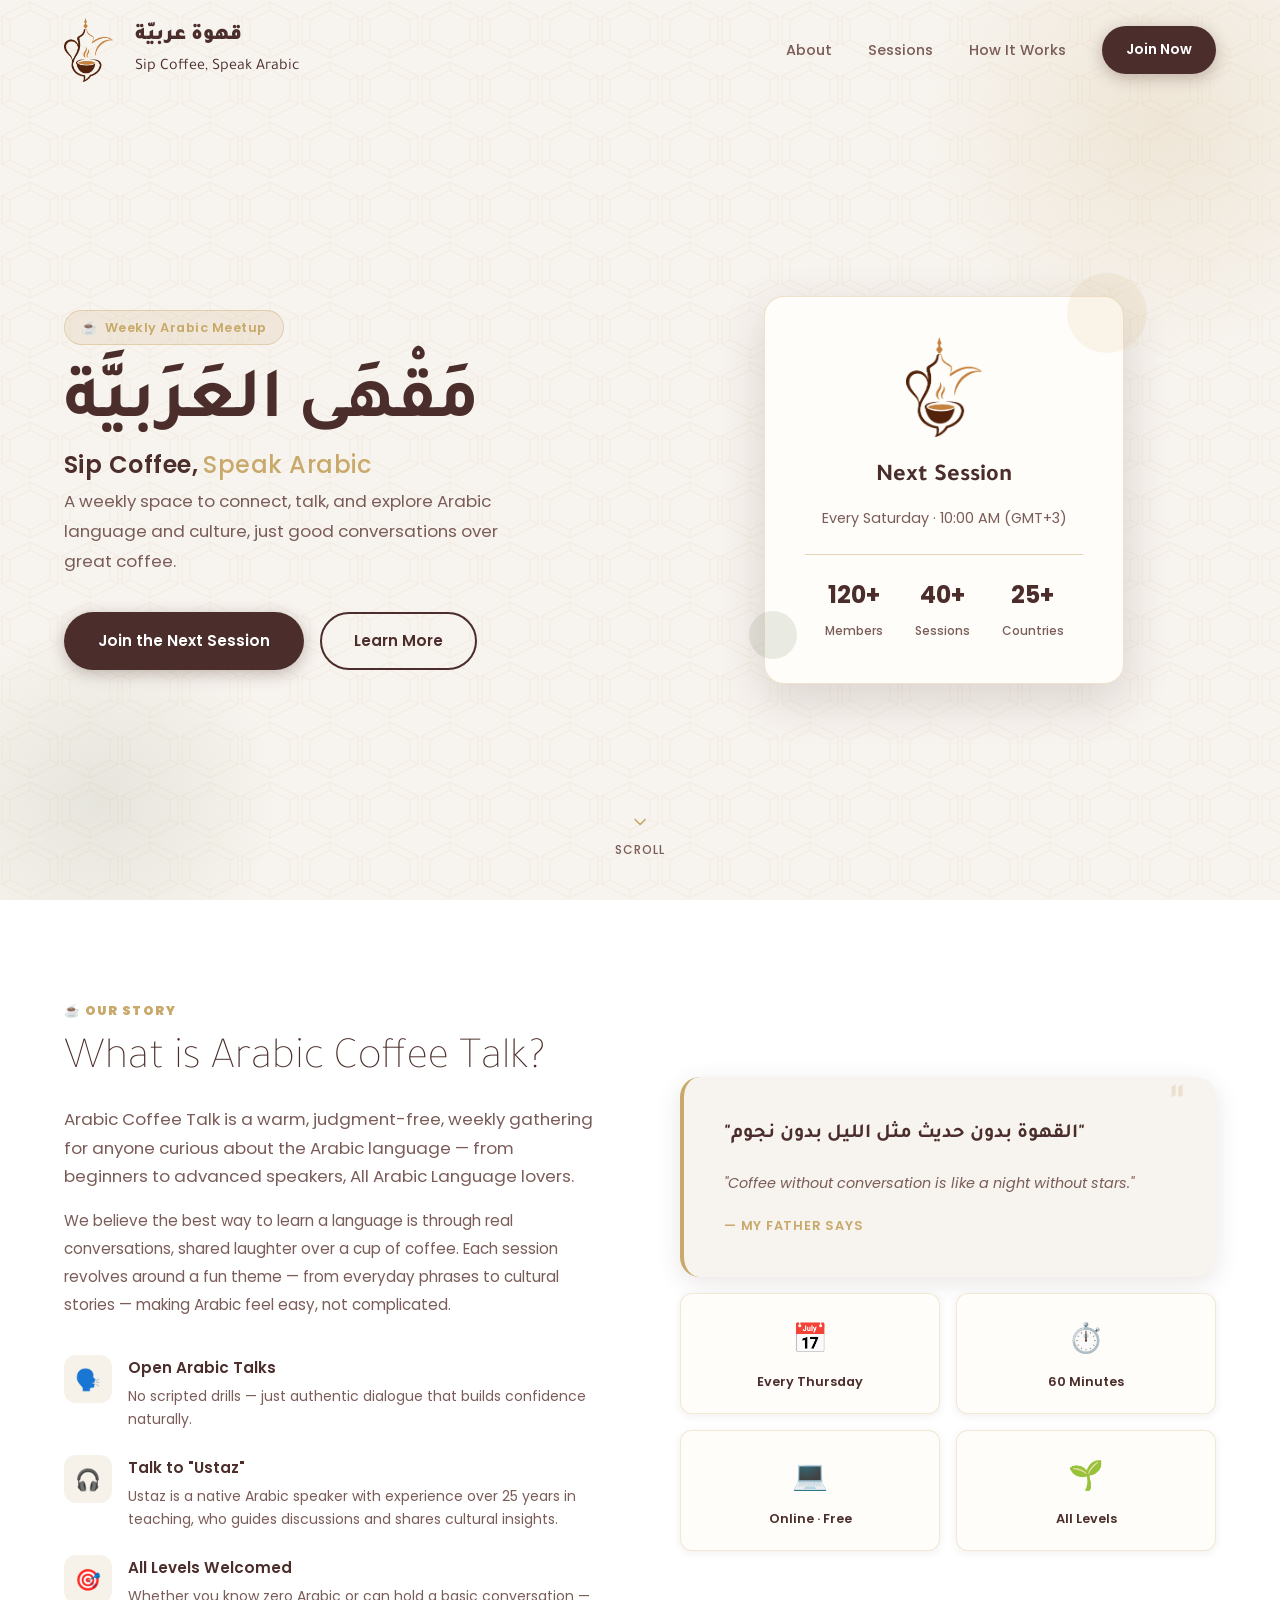
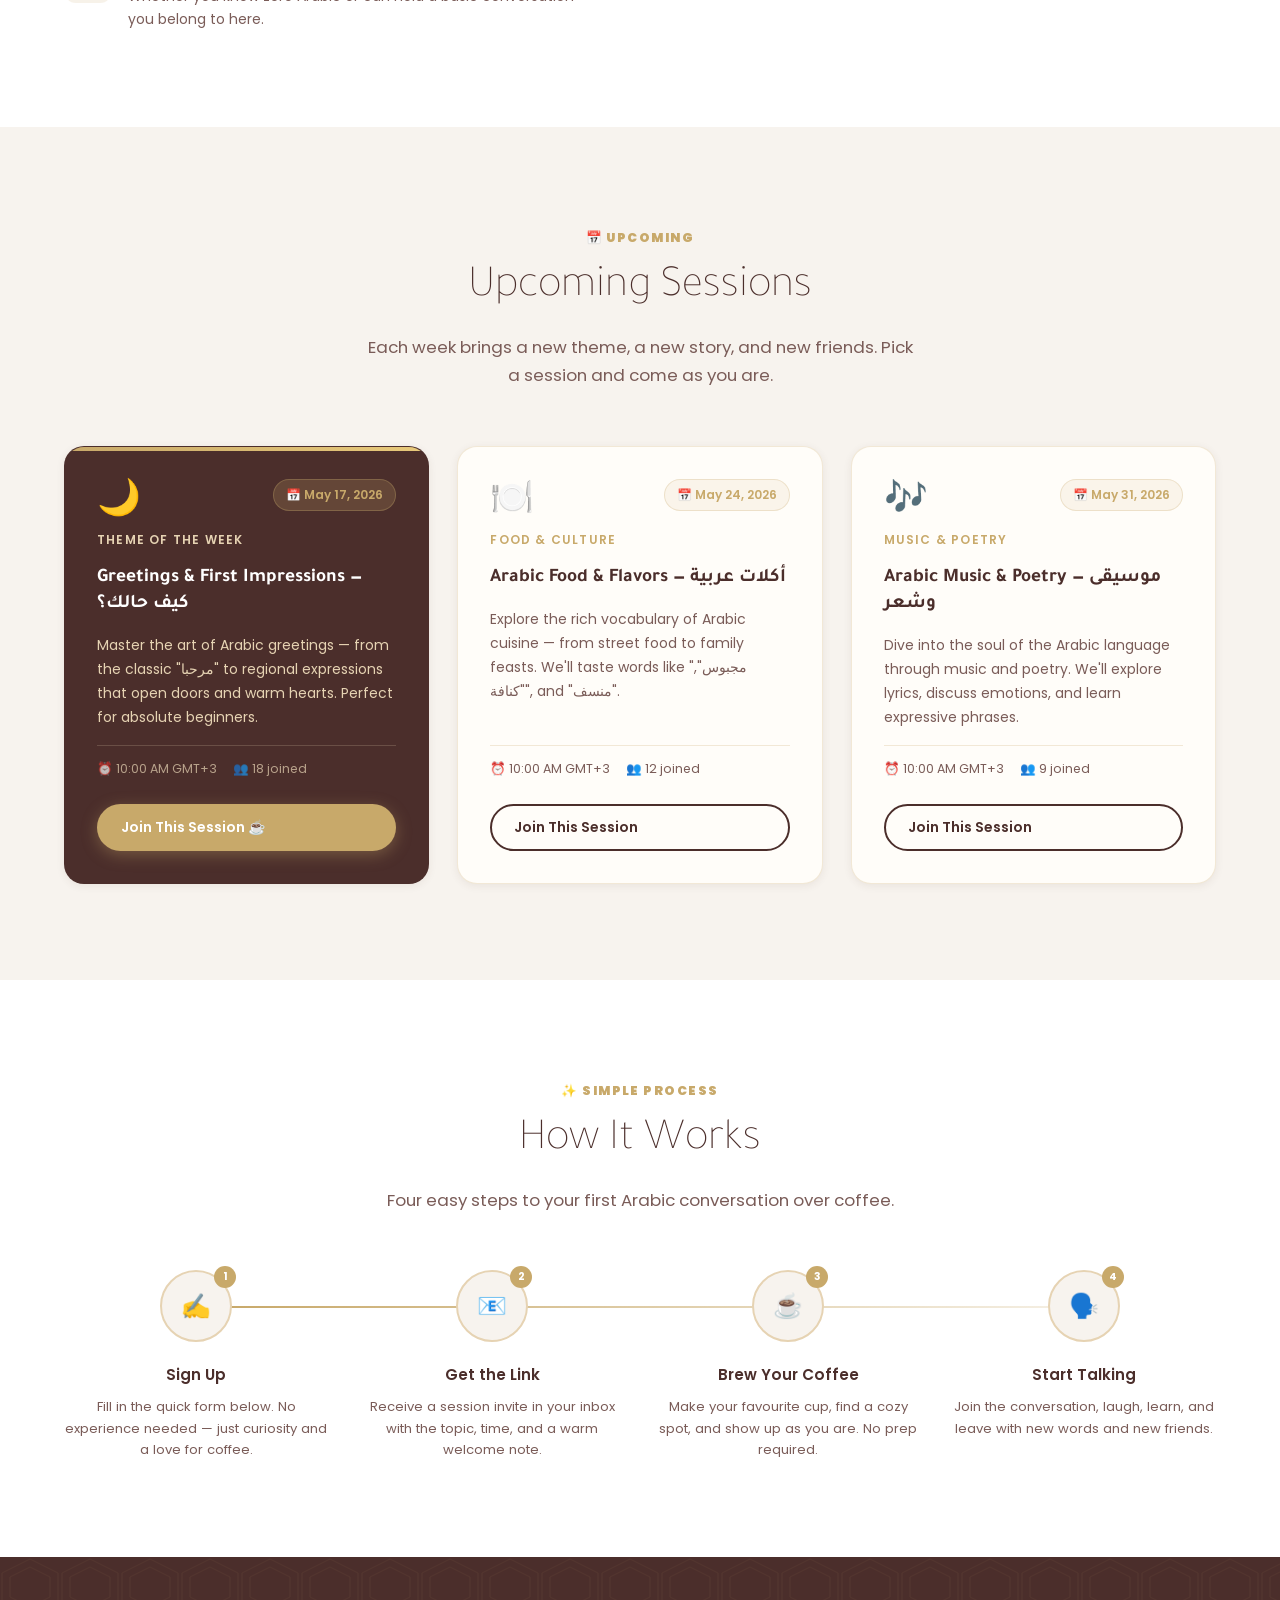
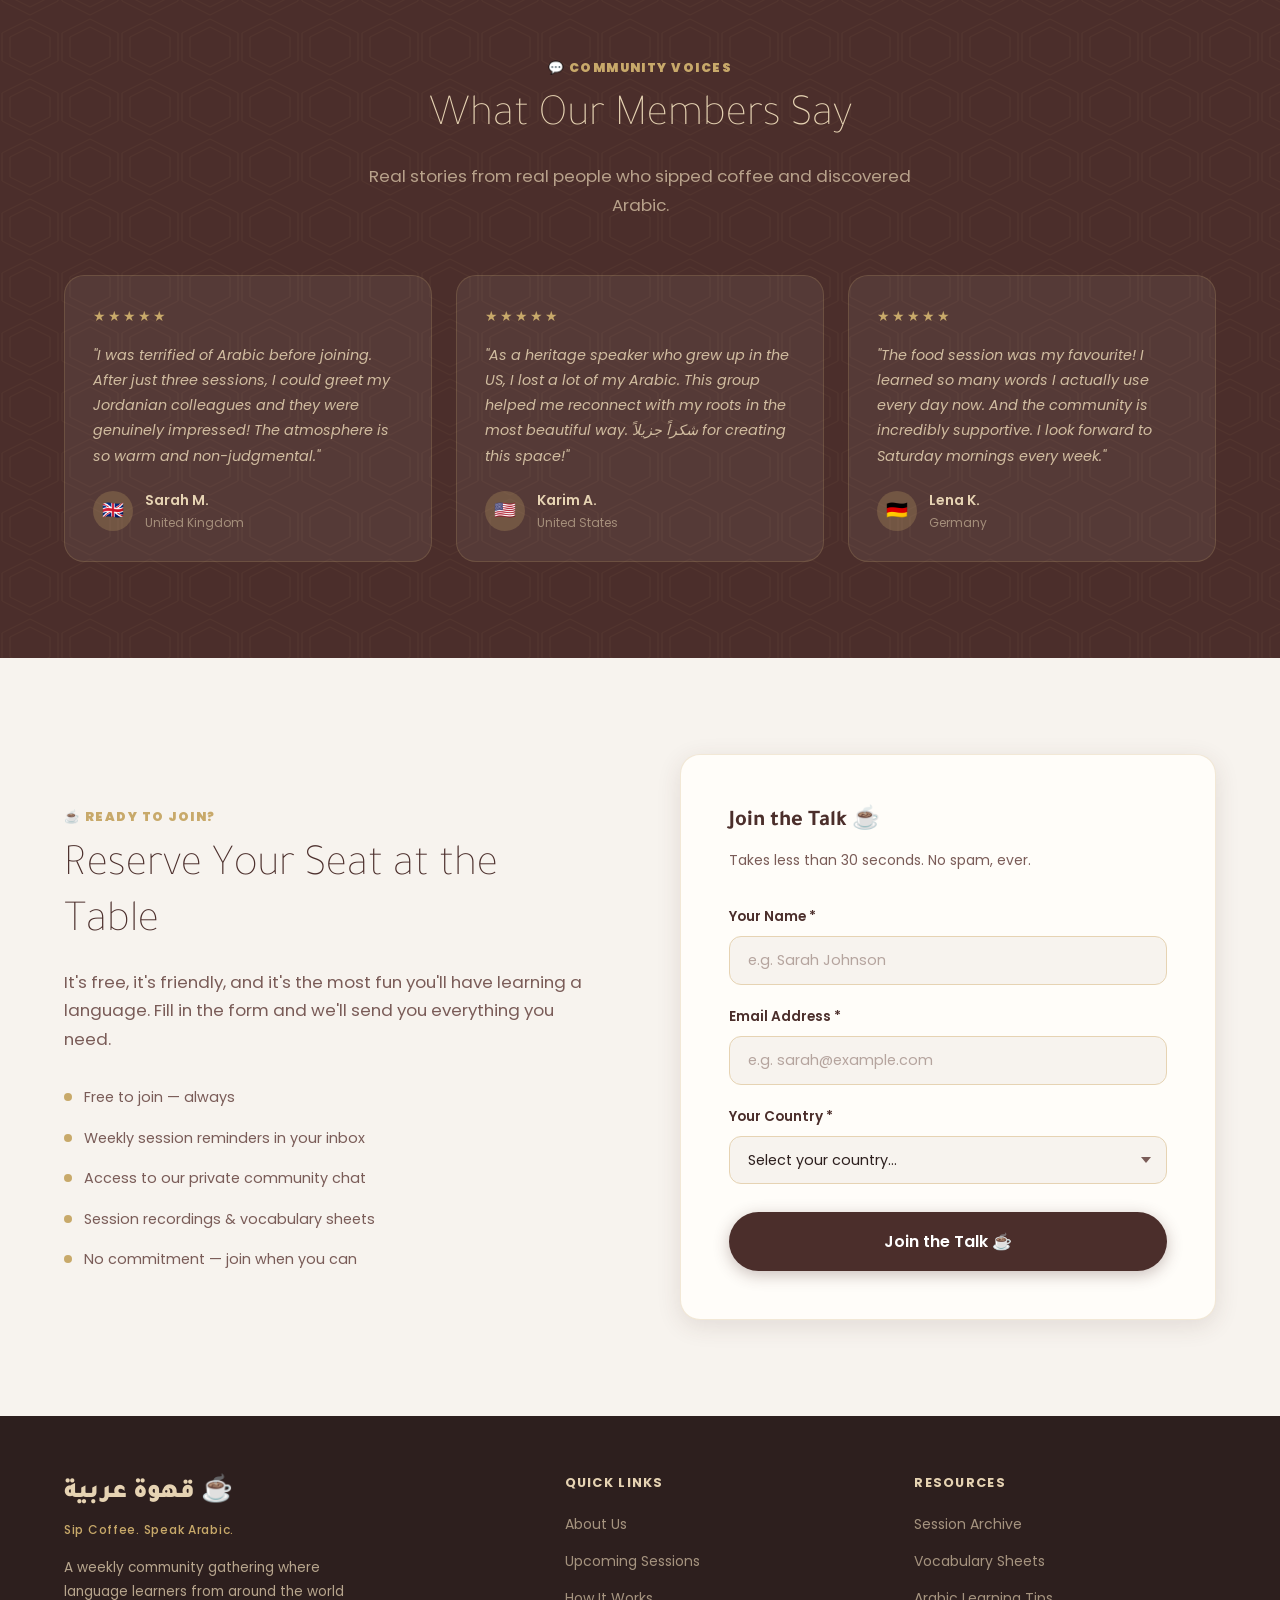
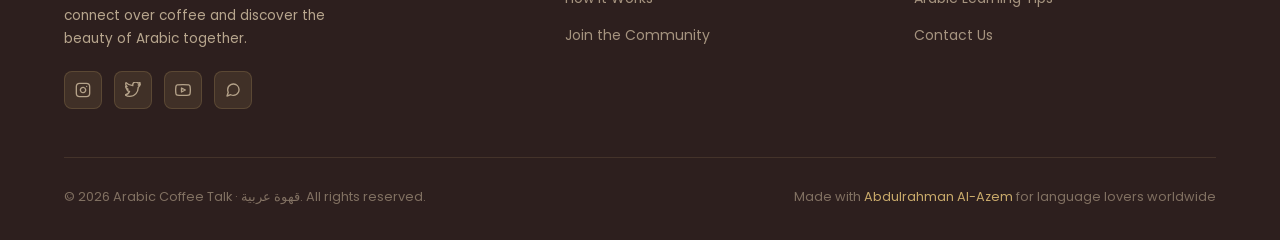
==== index.html @ 25a254ca "update" ====
<!DOCTYPE html>
<html lang="en" dir="ltr">
<head>
  <meta charset="UTF-8" />
  <meta name="viewport" content="width=device-width, initial-scale=1.0" />
  <title>Arabic Coffee Talk | قهوة عربية</title>

  <!-- Google Fonts -->
  <link rel="preconnect" href="https://fonts.googleapis.com" />
  <link rel="preconnect" href="https://fonts.gstatic.com" crossorigin />
  <link
    href="https://fonts.googleapis.com/css2?family=Cairo:wght@400;600;700;900&family=Poppins:wght@300;400;500;600;700&display=swap"
    rel="stylesheet"
  />
  <link rel="stylesheet" href="style.css">


</head>

<body>

  <!-- ============================================================
       NAVIGATION
  ============================================================ -->
  <header>
    <nav class="navbar" id="navbar">
      <div class="container">
        <a href="#hero" class="nav-logo" aria-label="Arabic Coffee Talk home">
          <img src="Logo/PNG/Colored/icon.png" alt="" srcset="">
          <div class="text">
            <h1>قهوة عربيّة</h1>
            <h3>Sip Coffee, Speak Arabic</h3>
          </div>
          
        </a>

        <ul class="nav-links" role="navigation" aria-label="Main navigation">
          <li><a href="#about">About</a></li>
          <li><a href="#sessions">Sessions</a></li>
          <li><a href="#how">How It Works</a></li>
          <li><a href="#join"><span class="btn btn-primary btn-sm">Join Now</span></a></li>
        </ul>

        <button class="nav-toggle" id="navToggle" aria-label="Toggle menu" aria-expanded="false">
          <span></span>
          <span></span>
          <span></span>
        </button>
      </div>

      <!-- Mobile menu -->
      <div class="nav-mobile" id="navMobile" role="navigation" aria-label="Mobile navigation">
        <a href="#about"    onclick="closeMobileMenu()">About</a>
        <a href="#sessions" onclick="closeMobileMenu()">Sessions</a>
        <a href="#how"      onclick="closeMobileMenu()">How It Works</a>
        <a href="#join"     onclick="closeMobileMenu()">Join Now ☕</a>
      </div>
    </nav>
  </header>

  <main>

    <!-- ============================================================
         HERO SECTION
    ============================================================ -->
    <section class="hero pattern-bg" id="hero" aria-label="Hero">
      <div class="container">

        <!-- Left: Content -->
        <div class="hero-content">
          <div class="hero-badge reveal">
            ☕ &nbsp;Weekly Arabic Meetup
          </div>

          <h1>
            <span class="hero-title-arabic reveal">مَقْهَى العَرَبيَّة</span>
            <br>
            <span class="hero-title-english reveal">Sip Coffee,</span>
            <span class="hero-title-english reveal2"> Speak Arabic</span>
          </h1>

          <p class="hero-description reveal">
            A weekly space to connect, talk, and explore Arabic language and culture, just good conversations over great coffee.
          </p>

          <div class="hero-actions reveal">
            <a href="#join" class="btn btn-primary">
              Join the Next Session 
            </a>
            <a href="#about" class="btn btn-outline">
              Learn More
            </a>
          </div>
        </div>

        <!-- Right: Visual card -->
        <div class="hero-visual reveal-right">
          <div class="hero-card">
            <div class="hero-deco hero-deco-1"></div>
            <div class="hero-deco hero-deco-2"></div>
            <div class="cc"><img class="hero-coffee-icon" src="Logo/PNG/Colored/icon.png" alt="" srcset="" style="height: 100px;justify-content: center;"></div>
            

            <p class="hero-card-title">Next Session</p>
            <p class="hero-card-text">Every Saturday · 10:00 AM (GMT+3)</p>

            <div class="hero-stats">
              <div class="hero-stat">
                <span class="hero-stat-number">120+</span>
                <span class="hero-stat-label">Members</span>
              </div>
              <div class="hero-stat">
                <span class="hero-stat-number">40+</span>
                <span class="hero-stat-label">Sessions</span>
              </div>
              <div class="hero-stat">
                <span class="hero-stat-number">25+</span>
                <span class="hero-stat-label">Countries</span>
              </div>
            </div>
          </div>
        </div>

      </div>

      <!-- Scroll indicator -->
      <div class="scroll-indicator" aria-hidden="true">
        <svg viewBox="0 0 24 24" fill="none" stroke-width="2" stroke-linecap="round" stroke-linejoin="round">
          <polyline points="6 9 12 15 18 9"></polyline>
        </svg>
        Scroll
      </div>
    </section>

    <!-- ============================================================
         ABOUT SECTION
    ============================================================ -->
    <section class="about section" id="about" aria-label="About">
      <div class="container">

        <!-- Left: Text -->
        <div class="about-text">
          <p class="section-label reveal-left">☕ Our Story</p>
          <h2 class="section-title reveal-left">What is Arabic Coffee Talk?</h2>
          <p class="section-subtitle reveal-left">
            Arabic Coffee Talk is a warm, judgment-free, weekly gathering for anyone curious
            about the Arabic language — from beginners to advanced speakers, All Arabic Language lovers.
          </p>

          <p class="reveal-left mt-16" style="font-size:0.95rem; color:var(--color-text-light); line-height:1.85;">
            We believe the best way to learn a language is through real conversations, shared
            laughter over a cup of coffee. Each session revolves around a fun theme — from
            everyday phrases to cultural stories — making Arabic feel easy, not complicated.
          </p>

          <div class="about-features">
            <div class="about-feature reveal-left">
              <div class="about-feature-icon">🗣️</div>
              <div class="about-feature-text">
                <h4>Open Arabic Talks</h4>
                <p>No scripted drills — just authentic dialogue that builds confidence naturally.</p>
              </div>
            </div>

            <div class="about-feature reveal-left">
              <div class="about-feature-icon">🎧</div>
              <div class="about-feature-text">
                <h4>Talk to "Ustaz"</h4>
                <p>Ustaz is a native Arabic speaker with experience over 25 years in teaching, who guides discussions and shares cultural insights.</p>
              </div>
            </div>

            <div class="about-feature reveal-left">
              <div class="about-feature-icon">🎯</div>
              <div class="about-feature-text">
                <h4>All Levels Welcomed</h4>
                <p>Whether you know zero Arabic or can hold a basic conversation — you belong to here.</p>
              </div>
            </div>
          </div>
        </div>

        <!-- Right: Visual -->
        <div class="about-visual reveal-right">
          <div class="about-quote-card">
            <span class="about-quote-mark" aria-hidden="true">"</span>
            <p class="about-quote-text">
              "القهوة بدون حديث مثل الليل بدون نجوم"
            </p>
            <p class="about-quote-translation">
              "Coffee without conversation is like a night without stars."
            </p>
            <p class="about-quote-author">— My Father says </p>
          </div>

          <div class="about-mini-cards mt-16">
            <div class="about-mini-card reveal">
              <div class="about-mini-card-icon">📅</div>
              <div class="about-mini-card-label">Every Thursday</div>
            </div>
            <div class="about-mini-card reveal">
              <div class="about-mini-card-icon">⏱️</div>
              <div class="about-mini-card-label">60 Minutes</div>
            </div>
            <div class="about-mini-card reveal">
              <div class="about-mini-card-icon">💻</div>
              <div class="about-mini-card-label">Online · Free</div>
            </div>
            <div class="about-mini-card reveal">
              <div class="about-mini-card-icon">🌱</div>
              <div class="about-mini-card-label">All Levels</div>
            </div>
          </div>
        </div>

      </div>
    </section>

    <!-- ============================================================
         UPCOMING SESSIONS
    ============================================================ -->
    <section class="sessions section" id="sessions" aria-label="Upcoming sessions">
      <div class="container">

        <div class="section-header centered">
          <p class="section-label reveal">📅 Upcoming</p>
          <h2 class="section-title reveal">Upcoming Sessions</h2>
          <p class="section-subtitle reveal">
            Each week brings a new theme, a new story, and new friends.
            Pick a session and come as you are.
          </p>
        </div>

        <div class="sessions-grid">

          <!-- Session Card 1 — Featured -->
          <article class="session-card featured reveal">
            <div class="session-header">
              <span class="session-emoji">🌙</span>
              <span class="session-date">📅 May 17, 2026</span>
            </div>
            <p class="session-topic">Theme of the Week</p>
            <h3 class="session-title">Greetings & First Impressions — كيف حالك؟</h3>
            <p class="session-desc">
              Master the art of Arabic greetings — from the classic "مرحبا" to regional
              expressions that open doors and warm hearts. Perfect for absolute beginners.
            </p>
            <div class="session-meta">
              <span>⏰ 10:00 AM GMT+3</span>
              <span>👥 18 joined</span>
            </div>
            <a href="#join" class="btn btn-gold btn-sm mt-8">Join This Session ☕</a>
          </article>

          <!-- Session Card 2 -->
          <article class="session-card reveal">
            <div class="session-header">
              <span class="session-emoji">🍽️</span>
              <span class="session-date">📅 May 24, 2026</span>
            </div>
            <p class="session-topic">Food & Culture</p>
            <h3 class="session-title">Arabic Food & Flavors — أكلات عربية</h3>
            <p class="session-desc">
              Explore the rich vocabulary of Arabic cuisine — from street food to
              family feasts. We'll taste words like "مجبوس", "كنافة", and "منسف".
            </p>
            <div class="session-meta">
              <span>⏰ 10:00 AM GMT+3</span>
              <span>👥 12 joined</span>
            </div>
            <a href="#join" class="btn btn-outline btn-sm mt-8">Join This Session</a>
          </article>

          <!-- Session Card 3 -->
          <article class="session-card reveal">
            <div class="session-header">
              <span class="session-emoji">🎶</span>
              <span class="session-date">📅 May 31, 2026</span>
            </div>
            <p class="session-topic">Music & Poetry</p>
            <h3 class="session-title">Arabic Music & Poetry — موسيقى وشعر</h3>
            <p class="session-desc">
              Dive into the soul of the Arabic language through music and poetry.
              We'll explore lyrics, discuss emotions, and learn expressive phrases.
            </p>
            <div class="session-meta">
              <span>⏰ 10:00 AM GMT+3</span>
              <span>👥 9 joined</span>
            </div>
            <a href="#join" class="btn btn-outline btn-sm mt-8">Join This Session</a>
          </article>

        </div>
      </div>
    </section>

    <!-- ============================================================
         HOW IT WORKS
    ============================================================ -->
    <section class="how-it-works section" id="how" aria-label="How it works">
      <div class="container">

        <div class="section-header centered">
          <p class="section-label reveal">✨ Simple Process</p>
          <h2 class="section-title reveal">How It Works</h2>
          <p class="section-subtitle reveal">
            Four easy steps to your first Arabic conversation over coffee.
          </p>
        </div>

        <div class="steps-grid">

          <div class="step reveal">
            <div class="step-number">
              ✍️
              <span class="step-count">1</span>
            </div>
            <h3 class="step-title">Sign Up</h3>
            <p class="step-desc">Fill in the quick form below. No experience needed — just curiosity and a love for coffee.</p>
          </div>

          <div class="step reveal">
            <div class="step-number">
              📧
              <span class="step-count">2</span>
            </div>
            <h3 class="step-title">Get the Link</h3>
            <p class="step-desc">Receive a session invite in your inbox with the topic, time, and a warm welcome note.</p>
          </div>

          <div class="step reveal">
            <div class="step-number">
              ☕
              <span class="step-count">3</span>
            </div>
            <h3 class="step-title">Brew Your Coffee</h3>
            <p class="step-desc">Make your favourite cup, find a cozy spot, and show up as you are. No prep required.</p>
          </div>

          <div class="step reveal">
            <div class="step-number">
              🗣️
              <span class="step-count">4</span>
            </div>
            <h3 class="step-title">Start Talking</h3>
            <p class="step-desc">Join the conversation, laugh, learn, and leave with new words and new friends.</p>
          </div>

        </div>
      </div>
    </section>

    <!-- ============================================================
         COMMUNITY / TESTIMONIALS
    ============================================================ -->
    <section class="community section" id="community" aria-label="Community voices">
      <div class="container">

        <div class="section-header centered">
          <p class="section-label reveal" style="color:var(--color-accent);">💬 Community Voices</p>
          <h2 class="section-title reveal">What Our Members Say</h2>
          <p class="section-subtitle reveal" style="margin-inline:auto;">
            Real stories from real people who sipped coffee and discovered Arabic.
          </p>
        </div>

        <div class="testimonials-grid">

          <div class="testimonial-card reveal">
            <div class="testimonial-stars">★★★★★</div>
            <p class="testimonial-text">
              "I was terrified of Arabic before joining. After just three sessions,
              I could greet my Jordanian colleagues and they were genuinely impressed!
              The atmosphere is so warm and non-judgmental."
            </p>
            <div class="testimonial-author">
              <div class="testimonial-avatar">🇬🇧</div>
              <div>
                <p class="testimonial-name">Sarah M.</p>
                <p class="testimonial-country">United Kingdom</p>
              </div>
            </div>
          </div>

          <div class="testimonial-card reveal">
            <div class="testimonial-stars">★★★★★</div>
            <p class="testimonial-text">
              "As a heritage speaker who grew up in the US, I lost a lot of my Arabic.
              This group helped me reconnect with my roots in the most beautiful way.
              شكراً جزيلاً for creating this space!"
            </p>
            <div class="testimonial-author">
              <div class="testimonial-avatar">🇺🇸</div>
              <div>
                <p class="testimonial-name">Karim A.</p>
                <p class="testimonial-country">United States</p>
              </div>
            </div>
          </div>

          <div class="testimonial-card reveal">
            <div class="testimonial-stars">★★★★★</div>
            <p class="testimonial-text">
              "The food session was my favourite! I learned so many words I actually
              use every day now. And the community is incredibly supportive.
              I look forward to Saturday mornings every week."
            </p>
            <div class="testimonial-author">
              <div class="testimonial-avatar">🇩🇪</div>
              <div>
                <p class="testimonial-name">Lena K.</p>
                <p class="testimonial-country">Germany</p>
              </div>
            </div>
          </div>

        </div>
      </div>
    </section>

    <!-- ============================================================
         JOIN FORM SECTION
    ============================================================ -->
    <section class="join-section section" id="join" aria-label="Join the community">
      <div class="container">
        <div class="join-wrapper">

          <!-- Left: Info -->
          <div class="join-info">
            <p class="section-label reveal-left">☕ Ready to Join?</p>
            <h2 class="section-title reveal-left">Reserve Your Seat at the Table</h2>
            <p class="section-subtitle reveal-left">
              It's free, it's friendly, and it's the most fun you'll have learning a language.
              Fill in the form and we'll send you everything you need.
            </p>

            <div class="join-perks">
              <div class="join-perk reveal-left">
                <span class="join-perk-dot"></span>
                Free to join — always
              </div>
              <div class="join-perk reveal-left">
                <span class="join-perk-dot"></span>
                Weekly session reminders in your inbox
              </div>
              <div class="join-perk reveal-left">
                <span class="join-perk-dot"></span>
                Access to our private community chat
              </div>
              <div class="join-perk reveal-left">
                <span class="join-perk-dot"></span>
                Session recordings & vocabulary sheets
              </div>
              <div class="join-perk reveal-left">
                <span class="join-perk-dot"></span>
                No commitment — join when you can
              </div>
            </div>
          </div>

          <!-- Right: Form -->
          <div class="form-card reveal-right">

            <!-- Form content -->
            <div id="formContent">
              <h3 class="form-card-title">Join the Talk ☕</h3>
              <p class="form-card-subtitle">Takes less than 30 seconds. No spam, ever.</p>

              <form id="joinForm" novalidate>

                <!-- Name -->
                <div class="form-group">
                  <label class="form-label" for="name">Your Name *</label>
                  <input
                    class="form-input"
                    type="text"
                    id="name"
                    name="name"
                    placeholder="e.g. Sarah Johnson"
                    autocomplete="name"
                  />
                  <span class="form-error-msg" id="nameError">Please enter your name.</span>
                </div>

                <!-- Email -->
                <div class="form-group">
                  <label class="form-label" for="email">Email Address *</label>
                  <input
                    class="form-input"
                    type="email"
                    id="email"
                    name="email"
                    placeholder="e.g. sarah@example.com"
                    autocomplete="email"
                  />
                  <span class="form-error-msg" id="emailError">Please enter a valid email address.</span>
                </div>

                <!-- Country -->
                <div class="form-group">
                  <label class="form-label" for="country">Your Country *</label>
                  <div class="select-wrapper">
                    <select class="form-select" id="country" name="country">
                      <option value="" disabled selected>Select your country…</option>
                      <option>Afghanistan</option><option>Albania</option><option>Algeria</option>
                      <option>Argentina</option><option>Australia</option><option>Austria</option>
                      <option>Bahrain</option><option>Bangladesh</option><option>Belgium</option>
                      <option>Brazil</option><option>Canada</option><option>China</option>
                      <option>Colombia</option><option>Croatia</option><option>Czech Republic</option>
                      <option>Denmark</option><option>Egypt</option><option>Ethiopia</option>
                      <option>Finland</option><option>France</option><option>Germany</option>
                      <option>Ghana</option><option>Greece</option><option>Hungary</option>
                      <option>India</option><option>Indonesia</option><option>Iran</option>
                      <option>Iraq</option><option>Ireland</option><option>Israel</option>
                      <option>Italy</option><option>Japan</option><option>Jordan</option>
                      <option>Kenya</option><option>Kuwait</option><option>Lebanon</option>
                      <option>Libya</option><option>Malaysia</option><option>Mexico</option>
                      <option>Morocco</option><option>Netherlands</option><option>New Zealand</option>
                      <option>Nigeria</option><option>Norway</option><option>Oman</option>
                      <option>Pakistan</option><option>Palestine</option><option>Philippines</option>
                      <option>Poland</option><option>Portugal</option><option>Qatar</option>
                      <option>Romania</option><option>Russia</option><option>Saudi Arabia</option>
                      <option>Senegal</option><option>Singapore</option><option>South Africa</option>
                      <option>South Korea</option><option>Spain</option><option>Sudan</option>
                      <option>Sweden</option><option>Switzerland</option><option>Syria</option>
                      <option>Thailand</option><option>Tunisia</option><option>Turkey</option>
                      <option>UAE</option><option>Uganda</option><option>Ukraine</option>
                      <option>United Kingdom</option><option>United States</option>
                      <option>Yemen</option><option>Other</option>
                    </select>
                  </div>
                  <span class="form-error-msg" id="countryError">Please select your country.</span>
                </div>

                <button type="submit" class="btn btn-primary btn-submit">
                  Join the Talk ☕
                </button>

              </form>
            </div>

            <!-- Success message (hidden initially) -->
            <div class="form-success" id="formSuccess" aria-live="polite">
              <span class="form-success-icon">🎉</span>
              <h3 class="form-success-title">أهلاً وسهلاً! Welcome!</h3>
              <p class="form-success-text">
                You're in! Check your inbox for session details.<br/>
                We can't wait to share a virtual coffee with you. ☕
              </p>
            </div>

          </div>
        </div>
      </div>
    </section>

  </main>

  <!-- ============================================================
       FOOTER
  ============================================================ -->
  <footer class="footer" aria-label="Site footer">
    <div class="container">

      <div class="footer-grid">

        <!-- Brand -->
        <div class="footer-brand">
          <span class="footer-logo-arabic">قهوة عربية ☕</span>
          <span class="footer-logo-tagline">Sip Coffee. Speak Arabic.</span>
          <p class="footer-brand-desc">
            A weekly community gathering where language learners from around the world
            connect over coffee and discover the beauty of Arabic together.
          </p>

          <div class="footer-social" aria-label="Social media links">
            <!-- Instagram placeholder -->
            <a href="#" class="footer-social-link" aria-label="Instagram" title="Instagram">
              <svg width="16" height="16" viewBox="0 0 24 24" fill="none" stroke="currentColor" stroke-width="2" stroke-linecap="round" stroke-linejoin="round">
                <rect x="2" y="2" width="20" height="20" rx="5" ry="5"></rect>
                <path d="M16 11.37A4 4 0 1 1 12.63 8 4 4 0 0 1 16 11.37z"></path>
                <line x1="17.5" y1="6.5" x2="17.51" y2="6.5"></line>
              </svg>
            </a>
            <!-- Twitter / X placeholder -->
            <a href="#" class="footer-social-link" aria-label="Twitter" title="Twitter / X">
              <svg width="16" height="16" viewBox="0 0 24 24" fill="none" stroke="currentColor" stroke-width="2" stroke-linecap="round" stroke-linejoin="round">
                <path d="M23 3a10.9 10.9 0 0 1-3.14 1.53A4.48 4.48 0 0 0 22.43.36a9 9 0 0 1-2.88 1.1A4.52 4.52 0 0 0 16.11 0c-2.5 0-4.52 2.02-4.52 4.52 0 .35.04.7.11 1.03C7.69 5.37 4.07 3.58 1.64.9a4.52 4.52 0 0 0-.61 2.27c0 1.57.8 2.95 2.01 3.76a4.5 4.5 0 0 1-2.05-.57v.06c0 2.19 1.56 4.02 3.63 4.43a4.56 4.56 0 0 1-2.04.08c.57 1.79 2.24 3.09 4.21 3.13A9.05 9.05 0 0 1 0 19.54a12.77 12.77 0 0 0 6.92 2.03c8.3 0 12.84-6.88 12.84-12.85 0-.2 0-.39-.01-.58A9.17 9.17 0 0 0 23 3z"></path>
              </svg>
            </a>
            <!-- YouTube placeholder -->
            <a href="#" class="footer-social-link" aria-label="YouTube" title="YouTube">
              <svg width="16" height="16" viewBox="0 0 24 24" fill="none" stroke="currentColor" stroke-width="2" stroke-linecap="round" stroke-linejoin="round">
                <path d="M22.54 6.42a2.78 2.78 0 0 0-1.95-1.96C18.88 4 12 4 12 4s-6.88 0-8.59.46A2.78 2.78 0 0 0 1.46 6.42 29 29 0 0 0 1 12a29 29 0 0 0 .46 5.58 2.78 2.78 0 0 0 1.95 1.96C5.12 20 12 20 12 20s6.88 0 8.59-.46a2.78 2.78 0 0 0 1.95-1.96A29 29 0 0 0 23 12a29 29 0 0 0-.46-5.58z"></path>
                <polygon points="9.75 15.02 15.5 12 9.75 8.98 9.75 15.02"></polygon>
              </svg>
            </a>
            <!-- WhatsApp placeholder -->
            <a href="#" class="footer-social-link" aria-label="WhatsApp" title="WhatsApp Community">
              <svg width="16" height="16" viewBox="0 0 24 24" fill="none" stroke="currentColor" stroke-width="2" stroke-linecap="round" stroke-linejoin="round">
                <path d="M21 11.5a8.38 8.38 0 0 1-.9 3.8 8.5 8.5 0 0 1-7.6 4.7 8.38 8.38 0 0 1-3.8-.9L3 21l1.9-5.7a8.38 8.38 0 0 1-.9-3.8 8.5 8.5 0 0 1 4.7-7.6 8.38 8.38 0 0 1 3.8-.9h.5a8.48 8.48 0 0 1 8 8v.5z"></path>
              </svg>
            </a>
          </div>
        </div>

        <!-- Quick links -->
        <div>
          <p class="footer-col-title">Quick Links</p>
          <ul class="footer-links">
            <li><a href="#about">About Us</a></li>
            <li><a href="#sessions">Upcoming Sessions</a></li>
            <li><a href="#how">How It Works</a></li>
            <li><a href="#join">Join the Community</a></li>
          </ul>
        </div>

        <!-- Resources -->
        <div>
          <p class="footer-col-title">Resources</p>
          <ul class="footer-links">
            <li><a href="#">Session Archive</a></li>
            <li><a href="#">Vocabulary Sheets</a></li>
            <li><a href="#">Arabic Learning Tips</a></li>
            <li><a href="#">Contact Us</a></li>
          </ul>
        </div>

      </div>

      <!-- Bottom bar -->
      <div class="footer-bottom">
        <p class="footer-copyright">
          © 2026 Arabic Coffee Talk · قهوة عربية. All rights reserved.
        </p>
        <p class="footer-made-with">
          Made with <span>Abdulrahman Al-Azem</span> for language lovers worldwide
        </p>
      </div>

    </div>
  </footer>


  <!-- ============================================================
       JAVASCRIPT
  ============================================================ -->
  <script>
    /* ============================================================
       1. NAVBAR — scroll effect & mobile toggle
    ============================================================ */
    const navbar    = document.getElementById('navbar');
    const navToggle = document.getElementById('navToggle');
    const navMobile = document.getElementById('navMobile');

    // Sticky navbar style on scroll
    window.addEventListener('scroll', () => {
      if (window.scrollY > 40) {
        navbar.classList.add('scrolled');
      } else {
        navbar.classList.remove('scrolled');
      }
    }, { passive: true });

    // Mobile menu toggle
    navToggle.addEventListener('click', () => {
      const isOpen = navMobile.classList.toggle('open');
      navToggle.classList.toggle('open', isOpen);
      navToggle.setAttribute('aria-expanded', String(isOpen));
    });

    // Close mobile menu helper
    function closeMobileMenu() {
      navMobile.classList.remove('open');
      navToggle.classList.remove('open');
      navToggle.setAttribute('aria-expanded', 'false');
    }

    // Close mobile menu on outside click
    document.addEventListener('click', (e) => {
      if (!navbar.contains(e.target)) {
        closeMobileMenu();
      }
    });

    /* ============================================================
       2. SMOOTH SCROLL for anchor links
    ============================================================ */
    document.querySelectorAll('a[href^="#"]').forEach(anchor => {
      anchor.addEventListener('click', function (e) {
        const target = document.querySelector(this.getAttribute('href'));
        if (target) {
          e.preventDefault();
          const offset = 80; // navbar height
          const top = target.getBoundingClientRect().top + window.scrollY - offset;
          window.scrollTo({ top, behavior: 'smooth' });
        }
      });
    });

    /* ============================================================
       3. SCROLL REVEAL ANIMATION (IntersectionObserver)
    ============================================================ */
    const revealClasses = ['.reveal', '.reveal-left', '.reveal-right'];
    const allRevealEls  = document.querySelectorAll(revealClasses.join(','));

    // Stagger delay for sibling elements in the same parent
    function applyStaggerDelay() {
      const parents = new Map();
      allRevealEls.forEach(el => {
        const parent = el.parentElement;
        if (!parents.has(parent)) parents.set(parent, []);
        parents.get(parent).push(el);
      });

      parents.forEach(children => {
        if (children.length > 1) {
          children.forEach((child, i) => {
            child.style.transitionDelay = `${i * 0.1}s`;
          });
        }
      });
    }

    applyStaggerDelay();

    const revealObserver = new IntersectionObserver(
      (entries) => {
        entries.forEach(entry => {
          if (entry.isIntersecting) {
            entry.target.classList.add('visible');
            revealObserver.unobserve(entry.target); // animate once
          }
        });
      },
      { threshold: 0.12, rootMargin: '0px 0px -40px 0px' }
    );

    allRevealEls.forEach(el => revealObserver.observe(el));

    /* ============================================================
       4. FORM VALIDATION & SUBMISSION
    ============================================================ */
    const joinForm    = document.getElementById('joinForm');
    const formContent = document.getElementById('formContent');
    const formSuccess = document.getElementById('formSuccess');

    // Helper: show error
    function showError(inputEl, errorEl, message) {
      inputEl.classList.add('error');
      errorEl.textContent = message;
      errorEl.classList.add('visible');
    }

    // Helper: clear error
    function clearError(inputEl, errorEl) {
      inputEl.classList.remove('error');
      errorEl.classList.remove('visible');
    }

    // Real-time validation on blur
    const nameInput    = document.getElementById('name');
    const emailInput   = document.getElementById('email');
    const countryInput = document.getElementById('country');

    const nameError    = document.getElementById('nameError');
    const emailError   = document.getElementById('emailError');
    const countryError = document.getElementById('countryError');

    nameInput.addEventListener('blur', () => {
      if (nameInput.value.trim().length < 2) {
        showError(nameInput, nameError, 'Please enter your full name (at least 2 characters).');
      } else {
        clearError(nameInput, nameError);
      }
    });

    emailInput.addEventListener('blur', () => {
      const emailRegex = /^[^\s@]+@[^\s@]+\.[^\s@]+$/;
      if (!emailRegex.test(emailInput.value.trim())) {
        showError(emailInput, emailError, 'Please enter a valid email address.');
      } else {
        clearError(emailInput, emailError);
      }
    });

    countryInput.addEventListener('change', () => {
      if (!countryInput.value) {
        showError(countryInput, countryError, 'Please select your country.');
      } else {
        clearError(countryInput, countryError);
      }
    });

    // Form submit
    joinForm.addEventListener('submit', (e) => {
      e.preventDefault();

      let valid = true;
      const emailRegex = /^[^\s@]+@[^\s@]+\.[^\s@]+$/;

      // Validate name
      if (nameInput.value.trim().length < 2) {
        showError(nameInput, nameError, 'Please enter your full name (at least 2 characters).');
        valid = false;
      } else {
        clearError(nameInput, nameError);
      }

      // Validate email
      if (!emailRegex.test(emailInput.value.trim())) {
        showError(emailInput, emailError, 'Please enter a valid email address.');
        valid = false;
      } else {
        clearError(emailInput, emailError);
      }

      // Validate country
      if (!countryInput.value) {
        showError(countryInput, countryError, 'Please select your country.');
        valid = false;
      } else {
        clearError(countryInput, countryError);
      }

      if (!valid) return;

      // Simulate async submission
      const submitBtn = joinForm.querySelector('[type="submit"]');
      submitBtn.textContent = 'Sending…';
      submitBtn.disabled = true;

      setTimeout(() => {
        // Hide form, show success
        joinForm.style.display = 'none';
        document.querySelector('.form-card-title').style.display = 'none';
        document.querySelector('.form-card-subtitle').style.display = 'none';
        formSuccess.classList.add('visible');
      }, 900);
    });

    /* ============================================================
       5. ACTIVE NAV LINK HIGHLIGHTING on scroll
    ============================================================ */
    const sections    = document.querySelectorAll('section[id]');
    const navAnchors  = document.querySelectorAll('.nav-links a[href^="#"]');

    const sectionObserver = new IntersectionObserver(
      (entries) => {
        entries.forEach(entry => {
          if (entry.isIntersecting) {
            navAnchors.forEach(a => {
              a.style.color = '';
              if (a.getAttribute('href') === `#${entry.target.id}`) {
                a.style.color = 'var(--color-primary)';
              }
            });
          }
        });
      },
      { threshold: 0.4 }
    );

    sections.forEach(s => sectionObserver.observe(s));

    /* ============================================================
       6. HERO COFFEE ICON — parallax tilt on mousemove
    ============================================================ */
    const heroCard = document.querySelector('.hero-card');
    if (heroCard) {
      document.addEventListener('mousemove', (e) => {
        const { innerWidth, innerHeight } = window;
        const x = (e.clientX / innerWidth  - 0.5) * 10;
        const y = (e.clientY / innerHeight - 0.5) * 10;
        heroCard.style.transform = `perspective(800px) rotateY(${x}deg) rotateX(${-y}deg)`;
      });

      document.addEventListener('mouseleave', () => {
        heroCard.style.transform = 'perspective(800px) rotateY(0deg) rotateX(0deg)';
      });
    }
  </script>

</body>
</html>
---- style.css ----
@import url("https://fonts.googleapis.com/css2?family=Tajawal:wght@200;300;400;500;700;800;900&display=swap");
/* ============================================================
       CSS CUSTOM PROPERTIES (Design Tokens)
    ============================================================ */
:root {
  --color-primary: #4b2e2b;
  --color-secondary: #e6d3b3;
  --color-bg: #f7f3ee;
  --color-accent: #c8a96a;
  --color-olive: #6b7d5c;
  --color-text: #2d1f1e;
  --color-text-light: #7a5c58;
  --color-white: #ffffff;
  --color-card-bg: #fffdf9;

  --font-arabic: "Tajawal";
  --font-english: "Poppins", sans-serif;

  --radius-sm: 8px;
  --radius-md: 12px;
  --radius-lg: 20px;
  --radius-xl: 32px;

  --shadow-sm: 0 2px 8px rgba(75, 46, 43, 0.08);
  --shadow-md: 0 6px 24px rgba(75, 46, 43, 0.12);
  --shadow-lg: 0 16px 48px rgba(75, 46, 43, 0.16);

  --max-width: 1200px;
  --transition: 0.3s ease;
}

/* ============================================================
       RESET & BASE
    ============================================================ */
*,
*::before,
*::after {
  box-sizing: border-box;
  margin: 0;
  padding: 0;
}

html {
  scroll-behavior: smooth;
  font-size: 16px;
}

body {
  font-family: var(--font-english);
  background-color: var(--color-bg);
  color: var(--color-text);
  line-height: 1.7;
  overflow-x: hidden;
}

img {
  max-width: 100%;
  display: block;
}

a {
  text-decoration: none;
  color: inherit;
}

ul {
  list-style: none;
}

/* ============================================================
       ARABIC GEOMETRIC PATTERN (SVG background utility)
    ============================================================ */
.pattern-bg {
  background-image: url("data:image/svg+xml,%3Csvg xmlns='http://www.w3.org/2000/svg' width='60' height='60'%3E%3Cg fill='none' stroke='%23C8A96A' stroke-width='0.6' opacity='0.18'%3E%3Cpolygon points='30,2 58,16 58,44 30,58 2,44 2,16'/%3E%3Cpolygon points='30,10 50,20 50,40 30,50 10,40 10,20'/%3E%3Cline x1='30' y1='2' x2='30' y2='10'/%3E%3Cline x1='58' y1='16' x2='50' y2='20'/%3E%3Cline x1='58' y1='44' x2='50' y2='40'/%3E%3Cline x1='30' y1='58' x2='30' y2='50'/%3E%3Cline x1='2' y1='44' x2='10' y2='40'/%3E%3Cline x1='2' y1='16' x2='10' y2='20'/%3E%3C/g%3E%3C/svg%3E");
  background-size: 60px 60px;
}

/* ============================================================
       LAYOUT HELPERS
    ============================================================ */
.container {
  width: 100%;
  max-width: var(--max-width);
  margin-inline: auto;
  padding-inline: 24px;
}

.section {
  padding-block: 96px;
}

.section-label {
  display: inline-flex;
  align-items: center;
  gap: 8px;
  font-size: 0.78rem;
  font-weight: 900;
  letter-spacing: 0.12em;
  text-transform: uppercase;
  color: var(--color-accent);
  margin-bottom: 12px;
}

.section-title {
  font-family: var(--font-arabic);
  font-size: clamp(1.8rem, 4vw, 2.8rem);
  font-weight: 100;
  color: var(--color-primary);
  line-height: 1.25;
  margin-bottom: 16px;
}

.section-subtitle {
  font-size: 1.05rem;
  color: var(--color-text-light);
  max-width: 560px;
}

.section-header {
  margin-bottom: 56px;
}

.section-header.centered {
  text-align: center;
}

.section-header.centered .section-subtitle {
  margin-inline: auto;
}

/* ============================================================
       SCROLL ANIMATION CLASSES
    ============================================================ */
.reveal {
  opacity: 0;
  transform: translateY(32px);
  transition:
    opacity 0.65s ease,
    transform 0.65s ease;
}

.reveal.visible {
  opacity: 1;
  transform: translateY(0);
}

.reveal-left {
  opacity: 0;
  transform: translateX(-32px);
  transition:
    opacity 0.65s ease,
    transform 0.65s ease;
}

.reveal-left.visible {
  opacity: 1;
  transform: translateX(0);
}

.reveal-right {
  opacity: 0;
  transform: translateX(32px);
  transition:
    opacity 0.65s ease,
    transform 0.65s ease;
}

.reveal-right.visible {
  opacity: 1;
  transform: translateX(0);
}

/* ============================================================
       BUTTONS
    ============================================================ */
.btn {
  display: inline-flex;
  align-items: center;
  gap: 8px;
  padding: 14px 32px;
  border-radius: var(--radius-xl);
  font-family: var(--font-english);
  font-size: 0.95rem;
  font-weight: 600;
  cursor: pointer;
  border: 2px solid transparent;
  transition:
    background var(--transition),
    color var(--transition),
    border-color var(--transition),
    transform var(--transition),
    box-shadow var(--transition);
  white-space: nowrap;
}

.btn:hover {
  transform: translateY(-2px);
}
.btn:active {
  transform: translateY(0);
}

/* Primary button */
.btn-primary {
  background: var(--color-primary);
  color: var(--color-white);
  box-shadow: 0 4px 16px rgba(75, 46, 43, 0.3);
}

.btn-primary:hover {
  background: var(--color-accent);
  border-color: var(--color-accent);
  box-shadow: 0 8px 24px rgba(200, 169, 106, 0.4);
}

/* Outline button */
.btn-outline {
  background: transparent;
  color: var(--color-primary);
  border-color: var(--color-primary);
}

.btn-outline:hover {
  background: var(--color-accent);
  color: var(--color-white);
  border-color: var(--color-accent);
  box-shadow: 0 6px 20px rgba(200, 169, 106, 0.35);
}

/* Gold accent button */
.btn-gold {
  background: var(--color-accent);
  color: var(--color-white);
  box-shadow: 0 4px 16px rgba(200, 169, 106, 0.35);
}

.btn-gold:hover {
  background: var(--color-primary);
  border-color: var(--color-primary);
  box-shadow: 0 8px 24px rgba(75, 46, 43, 0.3);
}

/* Small button variant */
.btn-sm {
  padding: 10px 22px;
  font-size: 0.875rem;
}

/* ============================================================
       NAVIGATION
    ============================================================ */
.navbar {
  position: fixed;
  top: 0;
  left: 0;
  right: 0;
  z-index: 1000;
  padding-block: 18px;
  transition:
    background var(--transition),
    box-shadow var(--transition),
    padding var(--transition);
}

.navbar.scrolled {
  background: rgba(247, 243, 238, 0.96);
  backdrop-filter: blur(12px);
  -webkit-backdrop-filter: blur(12px);
  box-shadow: var(--shadow-sm);
  padding-block: 12px;
}

.navbar .container {
  display: flex;
  align-items: center;
  justify-content: space-between;
}

/* Logo */
.nav-logo {
  display: flex;
  align-items: center;
  gap: 12px;
  width: fit-content;
}
.nav-logo img {
  height: 4rem;
  /* width: 3.6rem; */
}
.nav-logo .text {
  display: flex;
  flex-direction: column;
  text-align: left;
  margin-left: 10px;
}
.nav-logo .text h1 {
  font-family: var(--font-arabic);
  font-size: 1.3rem;
  font-weight: 900;
  color: var(--color-primary);
}
.nav-logo .text h3 {
  font-family: var(--font-arabic);
  font-size: 1rem;
  font-weight: 400;
  color: var(--color-primary);
}

.nav-logo-arabic {
  font-family: var(--font-arabic);
  font-size: 1.3rem;
  font-weight: 900;
  color: var(--color-primary);
}

.nav-logo-tagline {
  font-size: 0.65rem;
  font-weight: 500;
  color: var(--color-accent);
  letter-spacing: 0.06em;
}

/* Nav links */
.nav-links {
  display: flex;
  align-items: center;
  gap: 36px;
}

.nav-links a {
  font-size: 0.9rem;
  font-weight: 500;
  color: var(--color-text-light);
  transition: color var(--transition);
  position: relative;
}

.nav-links a::after {
  content: "";
  position: absolute;
  bottom: -3px;
  left: 0;
  width: 0;
  height: 2px;
  background: var(--color-accent);
  border-radius: 2px;
  transition: width var(--transition);
}

.nav-links a:hover {
  color: var(--color-primary);
}
.nav-links a:hover::after {
  width: 100%;
}

/* Hamburger */
.nav-toggle {
  display: none;
  flex-direction: column;
  gap: 5px;
  cursor: pointer;
  padding: 4px;
  background: none;
  border: none;
}

.nav-toggle span {
  display: block;
  width: 24px;
  height: 2px;
  background: var(--color-primary);
  border-radius: 2px;
  transition:
    transform var(--transition),
    opacity var(--transition);
}

.nav-toggle.open span:nth-child(1) {
  transform: translateY(7px) rotate(45deg);
}
.nav-toggle.open span:nth-child(2) {
  opacity: 0;
}
.nav-toggle.open span:nth-child(3) {
  transform: translateY(-7px) rotate(-45deg);
}

/* Mobile nav */
.nav-mobile {
  display: none;
  flex-direction: column;
  gap: 0;
  background: rgba(247, 243, 238, 0.98);
  backdrop-filter: blur(12px);
  padding: 16px 24px 24px;
  border-top: 1px solid var(--color-secondary);
}

.nav-mobile.open {
  display: flex;
}

.nav-mobile a {
  padding: 12px 0;
  font-size: 1rem;
  font-weight: 500;
  color: var(--color-text);
  border-bottom: 1px solid rgba(230, 211, 179, 0.4);
  transition:
    color var(--transition),
    padding-left var(--transition);
}

.nav-mobile a:hover {
  color: var(--color-accent);
  padding-left: 8px;
}

.nav-mobile a:last-child {
  border-bottom: none;
}

/* ============================================================
       HERO SECTION
    ============================================================ */
.hero {
  min-height: 100vh;
  display: flex;
  align-items: center;
  padding-top: 80px;
  position: relative;
  overflow: hidden;
}

/* Decorative blobs */
.hero::before {
  content: "";
  position: absolute;
  top: -120px;
  right: -120px;
  width: 480px;
  height: 480px;
  background: radial-gradient(
    circle,
    rgba(200, 169, 106, 0.18) 0%,
    transparent 70%
  );
  border-radius: 50%;
  pointer-events: none;
}

.hero::after {
  content: "";
  position: absolute;
  bottom: -80px;
  left: -80px;
  width: 360px;
  height: 360px;
  background: radial-gradient(
    circle,
    rgba(107, 125, 92, 0.12) 0%,
    transparent 70%
  );
  border-radius: 50%;
  pointer-events: none;
}

.hero .container {
  display: grid;
  grid-template-columns: 1fr 1fr;
  gap: 64px;
  align-items: center;
}

.hero-content {
  position: relative;
  z-index: 1;
}

.hero-badge {
  display: inline-flex;
  align-items: center;
  gap: 8px;
  background: rgba(200, 169, 106, 0.15);
  border: 1px solid rgba(200, 169, 106, 0.4);
  color: var(--color-accent);
  font-size: 0.8rem;
  font-weight: 600;
  padding: 6px 16px;
  border-radius: var(--radius-xl);
  margin-bottom: 24px;
  letter-spacing: 0.04em;
}

.hero-title-arabic {
  font-family: var(--font-arabic);
  font-size: clamp(2rem, 7vw, 4.5rem);
  font-weight: 600;
  color: var(--color-primary);
  line-height: 1.05;
  margin-bottom: 18px;
  letter-spacing: -0.01em;
}

.hero-title-english {
  font-size: clamp(1.1rem, 2.5vw, 1.5rem);
  font-weight: 600;
  color: var(--color-primary);
  margin-bottom: 20px;
  letter-spacing: 0.02em;
}
.hero-title-english.reveal2 {
  font-size: clamp(1.1rem, 2.5vw, 1.5rem);
  font-weight: 500;
  color: var(--color-accent);
  margin-bottom: 20px;
  letter-spacing: 0.02em;
}
.hero-description {
  font-size: 1.05rem;
  color: var(--color-text-light);
  max-width: 440px;
  margin-bottom: 36px;
  line-height: 1.8;
}

.hero-actions {
  display: flex;
  gap: 16px;
  flex-wrap: wrap;
}

/* Hero visual */
.hero-visual {
  position: relative;
  z-index: 1;
  display: flex;
  justify-content: center;
  align-items: center;
}

.hero-card {
  background: var(--color-card-bg);
  border-radius: var(--radius-lg);
  padding: 40px;
  box-shadow: var(--shadow-lg);
  text-align: center;
  justify-self: center;
  position: relative;
  max-width: 360px;
  width: 100%;
  border: 1px solid rgba(230, 211, 179, 0.6);
}

.hero-card::before {
  content: "";
  position: absolute;
  inset: -1px;
  border-radius: calc(var(--radius-lg) + 1px);
  background: linear-gradient(
    135deg,
    rgba(200, 169, 106, 0.3),
    transparent 60%
  );
  z-index: -1;
}
.cc {
  display: flex;
  justify-content: center;
}
.hero-coffee-icon {
  font-size: 5rem;
  margin-bottom: 20px;
  display: block;

  animation: float 3.5s ease-in-out infinite;
}

@keyframes float {
  0%,
  100% {
    transform: translateY(0);
  }
  50% {
    transform: translateY(-12px);
  }
}

.hero-card-title {
  font-family: var(--font-arabic);
  font-size: 1.5rem;
  font-weight: 700;
  color: var(--color-primary);
  margin-bottom: 8px;
}

.hero-card-text {
  font-size: 0.9rem;
  color: var(--color-text-light);
  margin-bottom: 24px;
}

.hero-stats {
  display: flex;
  justify-content: center;
  gap: 32px;
  padding-top: 20px;
  border-top: 1px solid var(--color-secondary);
}

.hero-stat {
  text-align: center;
}

.hero-stat-number {
  font-size: 1.5rem;
  font-weight: 700;
  color: var(--color-primary);
  display: block;
}

.hero-stat-label {
  font-size: 0.75rem;
  color: var(--color-text-light);
  font-weight: 500;
}

/* Floating decorative elements */
.hero-deco {
  position: absolute;
  border-radius: 50%;
  pointer-events: none;
}

.hero-deco-1 {
  width: 80px;
  height: 80px;
  background: rgba(200, 169, 106, 0.12);
  top: -24px;
  right: -24px;
}

.hero-deco-2 {
  width: 48px;
  height: 48px;
  background: rgba(107, 125, 92, 0.15);
  bottom: 24px;
  left: -16px;
}

/* Scroll indicator */
.scroll-indicator {
  position: absolute;
  bottom: 40px;
  left: 50%;
  transform: translateX(-50%);
  display: flex;
  flex-direction: column;
  align-items: center;
  gap: 8px;
  color: var(--color-text-light);
  font-size: 0.75rem;
  font-weight: 500;
  letter-spacing: 0.08em;
  text-transform: uppercase;
  animation: bounce 2s ease-in-out infinite;
}

.scroll-indicator svg {
  width: 20px;
  height: 20px;
  stroke: var(--color-accent);
}

@keyframes bounce {
  0%,
  100% {
    transform: translateX(-50%) translateY(0);
  }
  50% {
    transform: translateX(-50%) translateY(6px);
  }
}

/* ============================================================
       ABOUT SECTION
    ============================================================ */
.about {
  background: var(--color-white);
}

.about .container {
  display: grid;
  grid-template-columns: 1fr 1fr;
  gap: 80px;
  align-items: center;
}

.about-features {
  display: flex;
  flex-direction: column;
  gap: 24px;
  margin-top: 36px;
}

.about-feature {
  display: flex;
  gap: 16px;
  align-items: flex-start;
}

.about-feature-icon {
  flex-shrink: 0;
  width: 48px;
  height: 48px;
  background: rgba(200, 169, 106, 0.15);
  border-radius: var(--radius-md);
  display: flex;
  align-items: center;
  justify-content: center;
  font-size: 1.3rem;
  transition:
    background var(--transition),
    transform var(--transition);
}

.about-feature:hover .about-feature-icon {
  background: rgba(200, 169, 106, 0.3);
  transform: scale(1.08);
}

.about-feature-text h4 {
  font-size: 0.95rem;
  font-weight: 600;
  color: var(--color-primary);
  margin-bottom: 4px;
}

.about-feature-text p {
  font-size: 0.875rem;
  color: var(--color-text-light);
  line-height: 1.65;
}

/* About visual panel */
.about-visual {
  position: relative;
}

.about-quote-card {
  background: var(--color-bg);
  border-radius: var(--radius-lg);
  padding: 40px;
  border-left: 4px solid var(--color-accent);
  box-shadow: var(--shadow-md);
  position: relative;
}

.about-quote-mark {
  font-family: var(--font-arabic);
  font-size: 5rem;
  color: var(--color-accent);
  opacity: 0.25;
  line-height: 0.5;
  position: absolute;
  top: 28px;
  right: 28px;
}

.about-quote-text {
  font-family: var(--font-arabic);
  font-size: 1.25rem;
  font-weight: 600;
  color: var(--color-primary);
  line-height: 1.7;
  margin-bottom: 20px;
}

.about-quote-translation {
  font-size: 0.9rem;
  font-style: italic;
  color: var(--color-text-light);
  margin-bottom: 20px;
}

.about-quote-author {
  font-size: 0.8rem;
  font-weight: 600;
  color: var(--color-accent);
  letter-spacing: 0.06em;
  text-transform: uppercase;
}

.about-mini-cards {
  display: grid;
  grid-template-columns: 1fr 1fr;
  gap: 16px;
  margin-top: 20px;
}

.about-mini-card {
  background: var(--color-card-bg);
  border-radius: var(--radius-md);
  padding: 20px;
  text-align: center;
  box-shadow: var(--shadow-sm);
  border: 1px solid rgba(230, 211, 179, 0.5);
  transition:
    transform var(--transition),
    box-shadow var(--transition);
}

.about-mini-card:hover {
  transform: translateY(-4px);
  box-shadow: var(--shadow-md);
}

.about-mini-card-icon {
  font-size: 1.8rem;
  margin-bottom: 8px;
}

.about-mini-card-label {
  font-size: 0.8rem;
  font-weight: 600;
  color: var(--color-primary);
}

/* ============================================================
       SESSIONS SECTION
    ============================================================ */
.sessions {
  background: var(--color-bg);
}

.sessions-grid {
  display: grid;
  grid-template-columns: repeat(3, 1fr);
  gap: 28px;
}

.session-card {
  background: var(--color-card-bg);
  border-radius: var(--radius-lg);
  padding: 32px;
  box-shadow: var(--shadow-sm);
  border: 1px solid rgba(230, 211, 179, 0.5);
  display: flex;
  flex-direction: column;
  gap: 16px;
  transition:
    transform var(--transition),
    box-shadow var(--transition),
    border-color var(--transition);
  position: relative;
  overflow: hidden;
}

.session-card::before {
  content: "";
  position: absolute;
  top: 0;
  left: 0;
  right: 0;
  height: 4px;
  background: linear-gradient(90deg, var(--color-primary), var(--color-accent));
  transform: scaleX(0);
  transform-origin: left;
  transition: transform var(--transition);
}

.session-card:hover {
  transform: translateY(-8px);
  box-shadow: var(--shadow-lg);
  border-color: rgba(200, 169, 106, 0.4);
}

.session-card:hover::before {
  transform: scaleX(1);
}

/* Featured card */
.session-card.featured {
  background: var(--color-primary);
  border-color: transparent;
}

.session-card.featured::before {
  background: linear-gradient(90deg, var(--color-accent), #e8c97a);
  transform: scaleX(1);
}

.session-card.featured .session-topic,
.session-card.featured .session-title,
.session-card.featured .session-desc {
  color: var(--color-secondary);
}

.session-card.featured .session-title {
  color: var(--color-white);
}

.session-card.featured .session-date {
  background: rgba(200, 169, 106, 0.2);
  color: var(--color-accent);
  border-color: rgba(200, 169, 106, 0.3);
}

.session-card.featured .session-meta span {
  color: rgba(230, 211, 179, 0.7);
}

.session-header {
  display: flex;
  align-items: flex-start;
  justify-content: space-between;
  gap: 12px;
}

.session-emoji {
  font-size: 2.2rem;
  line-height: 1;
}

.session-date {
  display: inline-flex;
  align-items: center;
  gap: 6px;
  background: rgba(200, 169, 106, 0.1);
  color: var(--color-accent);
  font-size: 0.75rem;
  font-weight: 600;
  padding: 5px 12px;
  border-radius: var(--radius-xl);
  border: 1px solid rgba(200, 169, 106, 0.25);
  white-space: nowrap;
}

.session-topic {
  font-size: 0.75rem;
  font-weight: 600;
  text-transform: uppercase;
  letter-spacing: 0.1em;
  color: var(--color-accent);
}

.session-title {
  font-family: var(--font-arabic);
  font-size: 1.2rem;
  font-weight: 700;
  color: var(--color-primary);
  line-height: 1.35;
}

.session-desc {
  font-size: 0.875rem;
  color: var(--color-text-light);
  line-height: 1.7;
  flex: 1;
}

.session-meta {
  display: flex;
  gap: 16px;
  padding-top: 12px;
  border-top: 1px solid rgba(230, 211, 179, 0.5);
}

.session-card.featured .session-meta {
  border-top-color: rgba(230, 211, 179, 0.2);
}

.session-meta span {
  font-size: 0.78rem;
  color: var(--color-text-light);
  display: flex;
  align-items: center;
  gap: 5px;
}

/* ============================================================
       HOW IT WORKS SECTION
    ============================================================ */
.how-it-works {
  background: var(--color-white);
}

.steps-grid {
  display: grid;
  grid-template-columns: repeat(4, 1fr);
  gap: 32px;
  position: relative;
}

/* Connector line between steps */
.steps-grid::before {
  content: "";
  position: absolute;
  top: 36px;
  left: calc(12.5% + 20px);
  right: calc(12.5% + 20px);
  height: 2px;
  background: linear-gradient(
    90deg,
    var(--color-accent),
    rgba(200, 169, 106, 0.2)
  );
  z-index: 0;
}

.step {
  text-align: center;
  position: relative;
  z-index: 1;
}

.step-number {
  width: 72px;
  height: 72px;
  background: var(--color-bg);
  border: 2px solid var(--color-secondary);
  border-radius: 50%;
  display: flex;
  align-items: center;
  justify-content: center;
  font-size: 1.5rem;
  margin: 0 auto 20px;
  transition:
    background var(--transition),
    border-color var(--transition),
    transform var(--transition);
  position: relative;
}

.step:hover .step-number {
  background: rgba(200, 169, 106, 0.15);
  border-color: var(--color-accent);
  transform: scale(1.1);
}

.step-count {
  position: absolute;
  top: -6px;
  right: -6px;
  width: 22px;
  height: 22px;
  background: var(--color-accent);
  color: var(--color-white);
  font-size: 0.65rem;
  font-weight: 700;
  border-radius: 50%;
  display: flex;
  align-items: center;
  justify-content: center;
}

.step-title {
  font-size: 0.95rem;
  font-weight: 600;
  color: var(--color-primary);
  margin-bottom: 8px;
}

.step-desc {
  font-size: 0.82rem;
  color: var(--color-text-light);
  line-height: 1.65;
}

/* ============================================================
       JOIN FORM SECTION
    ============================================================ */
.join-section {
  background: var(--color-bg);
}

.join-wrapper {
  display: grid;
  grid-template-columns: 1fr 1fr;
  gap: 80px;
  align-items: center;
}

.join-info {
}

.join-perks {
  display: flex;
  flex-direction: column;
  gap: 16px;
  margin-top: 32px;
}

.join-perk {
  display: flex;
  align-items: center;
  gap: 12px;
  font-size: 0.9rem;
  color: var(--color-text-light);
}

.join-perk-dot {
  width: 8px;
  height: 8px;
  background: var(--color-accent);
  border-radius: 50%;
  flex-shrink: 0;
}

/* Form card */
.form-card {
  background: var(--color-card-bg);
  border-radius: var(--radius-lg);
  padding: 48px;
  box-shadow: var(--shadow-md);
  border: 1px solid rgba(230, 211, 179, 0.5);
}

.form-card-title {
  font-family: var(--font-arabic);
  font-size: 1.4rem;
  font-weight: 700;
  color: var(--color-primary);
  margin-bottom: 8px;
}

.form-card-subtitle {
  font-size: 0.875rem;
  color: var(--color-text-light);
  margin-bottom: 32px;
}

.form-group {
  margin-bottom: 20px;
}

.form-label {
  display: block;
  font-size: 0.85rem;
  font-weight: 600;
  color: var(--color-primary);
  margin-bottom: 8px;
}

.form-input,
.form-select {
  width: 100%;
  padding: 13px 18px;
  background: var(--color-bg);
  border: 1.5px solid var(--color-secondary);
  border-radius: var(--radius-md);
  font-family: var(--font-english);
  font-size: 0.9rem;
  color: var(--color-text);
  outline: none;
  transition:
    border-color var(--transition),
    box-shadow var(--transition),
    background var(--transition);
  appearance: none;
}

.form-input::placeholder {
  color: #b5a49e;
}

.form-input:focus,
.form-select:focus {
  border-color: var(--color-accent);
  box-shadow: 0 0 0 3px rgba(200, 169, 106, 0.15);
  background: var(--color-white);
}

.form-input.error,
.form-select.error {
  border-color: #d9534f;
  box-shadow: 0 0 0 3px rgba(217, 83, 79, 0.1);
}

.form-error-msg {
  font-size: 0.78rem;
  color: #d9534f;
  margin-top: 5px;
  display: none;
}

.form-error-msg.visible {
  display: block;
}

/* Select wrapper */
.select-wrapper {
  position: relative;
}

.select-wrapper::after {
  content: "";
  position: absolute;
  right: 16px;
  top: 50%;
  transform: translateY(-50%);
  width: 0;
  height: 0;
  border-left: 5px solid transparent;
  border-right: 5px solid transparent;
  border-top: 6px solid var(--color-text-light);
  pointer-events: none;
}

.form-select {
  cursor: pointer;
  padding-right: 40px;
}

/* Submit button full width */
.btn-submit {
  width: 100%;
  justify-content: center;
  padding: 15px;
  font-size: 1rem;
  margin-top: 8px;
}

/* Success message */
.form-success {
  display: none;
  text-align: center;
  padding: 32px 20px;
}

.form-success.visible {
  display: block;
}

.form-success-icon {
  font-size: 3.5rem;
  margin-bottom: 16px;
  display: block;
  animation: pop 0.4s cubic-bezier(0.175, 0.885, 0.32, 1.275);
}

@keyframes pop {
  0% {
    transform: scale(0);
  }
  100% {
    transform: scale(1);
  }
}

.form-success-title {
  font-family: var(--font-arabic);
  font-size: 1.3rem;
  font-weight: 700;
  color: var(--color-primary);
  margin-bottom: 8px;
}

.form-success-text {
  font-size: 0.9rem;
  color: var(--color-text-light);
}

/* ============================================================
       TESTIMONIALS / COMMUNITY SECTION
    ============================================================ */
.community {
  background: var(--color-primary);
  position: relative;
  overflow: hidden;
}

.community::before {
  content: "";
  position: absolute;
  inset: 0;
  background-image: url("data:image/svg+xml,%3Csvg xmlns='http://www.w3.org/2000/svg' width='60' height='60'%3E%3Cg fill='none' stroke='%23C8A96A' stroke-width='0.5' opacity='0.12'%3E%3Cpolygon points='30,2 58,16 58,44 30,58 2,44 2,16'/%3E%3Cpolygon points='30,10 50,20 50,40 30,50 10,40 10,20'/%3E%3C/g%3E%3C/svg%3E");
  background-size: 60px 60px;
  pointer-events: none;
}

.community .container {
  position: relative;
  z-index: 1;
}

.community .section-title {
  color: var(--color-secondary);
}
.community .section-subtitle {
  color: rgba(230, 211, 179, 0.7);
}

.testimonials-grid {
  display: grid;
  grid-template-columns: repeat(3, 1fr);
  gap: 24px;
}

.testimonial-card {
  background: rgba(255, 255, 255, 0.06);
  border: 1px solid rgba(200, 169, 106, 0.2);
  border-radius: var(--radius-lg);
  padding: 28px;
  transition:
    background var(--transition),
    transform var(--transition);
}

.testimonial-card:hover {
  background: rgba(255, 255, 255, 0.1);
  transform: translateY(-4px);
}

.testimonial-stars {
  color: var(--color-accent);
  font-size: 0.9rem;
  margin-bottom: 14px;
  letter-spacing: 2px;
}

.testimonial-text {
  font-size: 0.9rem;
  color: rgba(230, 211, 179, 0.85);
  line-height: 1.75;
  margin-bottom: 20px;
  font-style: italic;
}

.testimonial-author {
  display: flex;
  align-items: center;
  gap: 12px;
}

.testimonial-avatar {
  width: 40px;
  height: 40px;
  border-radius: 50%;
  background: rgba(200, 169, 106, 0.25);
  display: flex;
  align-items: center;
  justify-content: center;
  font-size: 1.1rem;
  flex-shrink: 0;
}

.testimonial-name {
  font-size: 0.875rem;
  font-weight: 600;
  color: var(--color-secondary);
}

.testimonial-country {
  font-size: 0.75rem;
  color: rgba(230, 211, 179, 0.55);
}

/* ============================================================
       FOOTER
    ============================================================ */
.footer {
  background: #2d1f1e;
  color: rgba(230, 211, 179, 0.75);
  padding-block: 56px 32px;
}

.footer-grid {
  display: grid;
  grid-template-columns: 1.5fr 1fr 1fr;
  gap: 48px;
  margin-bottom: 48px;
}

.footer-brand {
}

.footer-logo-arabic {
  font-family: var(--font-arabic);
  font-size: 1.6rem;
  font-weight: 900;
  color: var(--color-secondary);
  display: block;
  margin-bottom: 4px;
}

.footer-logo-tagline {
  font-size: 0.75rem;
  color: var(--color-accent);
  font-weight: 500;
  letter-spacing: 0.06em;
  margin-bottom: 16px;
  display: block;
}

.footer-brand-desc {
  font-size: 0.85rem;
  line-height: 1.75;
  max-width: 280px;
}

.footer-social {
  display: flex;
  gap: 12px;
  margin-top: 20px;
}

.footer-social-link {
  width: 38px;
  height: 38px;
  border-radius: var(--radius-sm);
  background: rgba(200, 169, 106, 0.12);
  border: 1px solid rgba(200, 169, 106, 0.2);
  display: flex;
  align-items: center;
  justify-content: center;
  font-size: 0.9rem;
  color: rgba(230, 211, 179, 0.7);
  transition:
    background var(--transition),
    color var(--transition),
    border-color var(--transition),
    transform var(--transition);
}

.footer-social-link:hover {
  background: rgba(200, 169, 106, 0.25);
  color: var(--color-accent);
  border-color: rgba(200, 169, 106, 0.5);
  transform: translateY(-3px);
}

.footer-col-title {
  font-size: 0.8rem;
  font-weight: 700;
  text-transform: uppercase;
  letter-spacing: 0.1em;
  color: var(--color-secondary);
  margin-bottom: 16px;
}

.footer-links {
  display: flex;
  flex-direction: column;
  gap: 10px;
}

.footer-links a {
  font-size: 0.875rem;
  color: rgba(230, 211, 179, 0.65);
  transition:
    color var(--transition),
    padding-left var(--transition);
}

.footer-links a:hover {
  color: var(--color-accent);
  padding-left: 6px;
}

.footer-bottom {
  padding-top: 28px;
  border-top: 1px solid rgba(200, 169, 106, 0.15);
  display: flex;
  align-items: center;
  justify-content: space-between;
  gap: 16px;
  flex-wrap: wrap;
}

.footer-copyright {
  font-size: 0.8rem;
  color: rgba(230, 211, 179, 0.45);
}

.footer-made-with {
  font-size: 0.8rem;
  color: rgba(230, 211, 179, 0.45);
}

.footer-made-with span {
  color: var(--color-accent);
}

/* ============================================================
       RESPONSIVE — TABLET (≤ 900px)
    ============================================================ */
@media (max-width: 900px) {
  .section {
    padding-block: 72px;
  }

  /* Nav */
  .nav-links {
    display: none;
  }
  .nav-toggle {
    display: flex;
  }

  /* Hero */
  .hero .container {
    grid-template-columns: 1fr;
    gap: 48px;
    text-align: center;
  }

  .hero-description {
    margin-inline: auto;
  }
  .hero-actions {
    justify-content: center;
  }
  .hero-visual {
    order: -1;
  }
  .hero-card {
    max-width: 320px;
    margin-inline: auto;
  }

  /* About */
  .about .container {
    grid-template-columns: 1fr;
    gap: 48px;
  }

  /* Sessions */
  .sessions-grid {
    grid-template-columns: 1fr 1fr;
  }

  /* Steps */
  .steps-grid {
    grid-template-columns: repeat(2, 1fr);
    gap: 40px;
  }

  .steps-grid::before {
    display: none;
  }

  /* Join */
  .join-wrapper {
    grid-template-columns: 1fr;
    gap: 48px;
  }

  /* Testimonials */
  .testimonials-grid {
    grid-template-columns: 1fr 1fr;
  }

  /* Footer */
  .footer-grid {
    grid-template-columns: 1fr 1fr;
    gap: 36px;
  }

  .footer-brand {
    grid-column: 1 / -1;
  }
}

/* ============================================================
       RESPONSIVE — MOBILE (≤ 600px)
    ============================================================ */
@media (max-width: 600px) {
  .section {
    padding-block: 56px;
  }

  .container {
    padding-inline: 20px;
  }

  /* Hero */
  .hero-title-arabic {
    font-size: clamp(2.5rem, 12vw, 3.5rem);
  }
  .hero-stats {
    gap: 20px;
  }

  /* Sessions */
  .sessions-grid {
    grid-template-columns: 1fr;
  }

  /* Steps */
  .steps-grid {
    grid-template-columns: 1fr 1fr;
    gap: 28px;
  }

  /* Testimonials */
  .testimonials-grid {
    grid-template-columns: 1fr;
  }

  /* Form card */
  .form-card {
    padding: 28px 24px;
  }

  /* Footer */
  .footer-grid {
    grid-template-columns: 1fr;
    gap: 28px;
  }
  .footer-brand {
    grid-column: auto;
  }

  .footer-bottom {
    flex-direction: column;
    text-align: center;
  }

  /* About mini cards */
  .about-mini-cards {
    grid-template-columns: 1fr 1fr;
  }
}

/* ============================================================
       UTILITY
    ============================================================ */
.text-accent {
  color: var(--color-accent);
}
.mt-8 {
  margin-top: 8px;
}
.mt-16 {
  margin-top: 16px;
}
.mt-24 {
  margin-top: 24px;
}
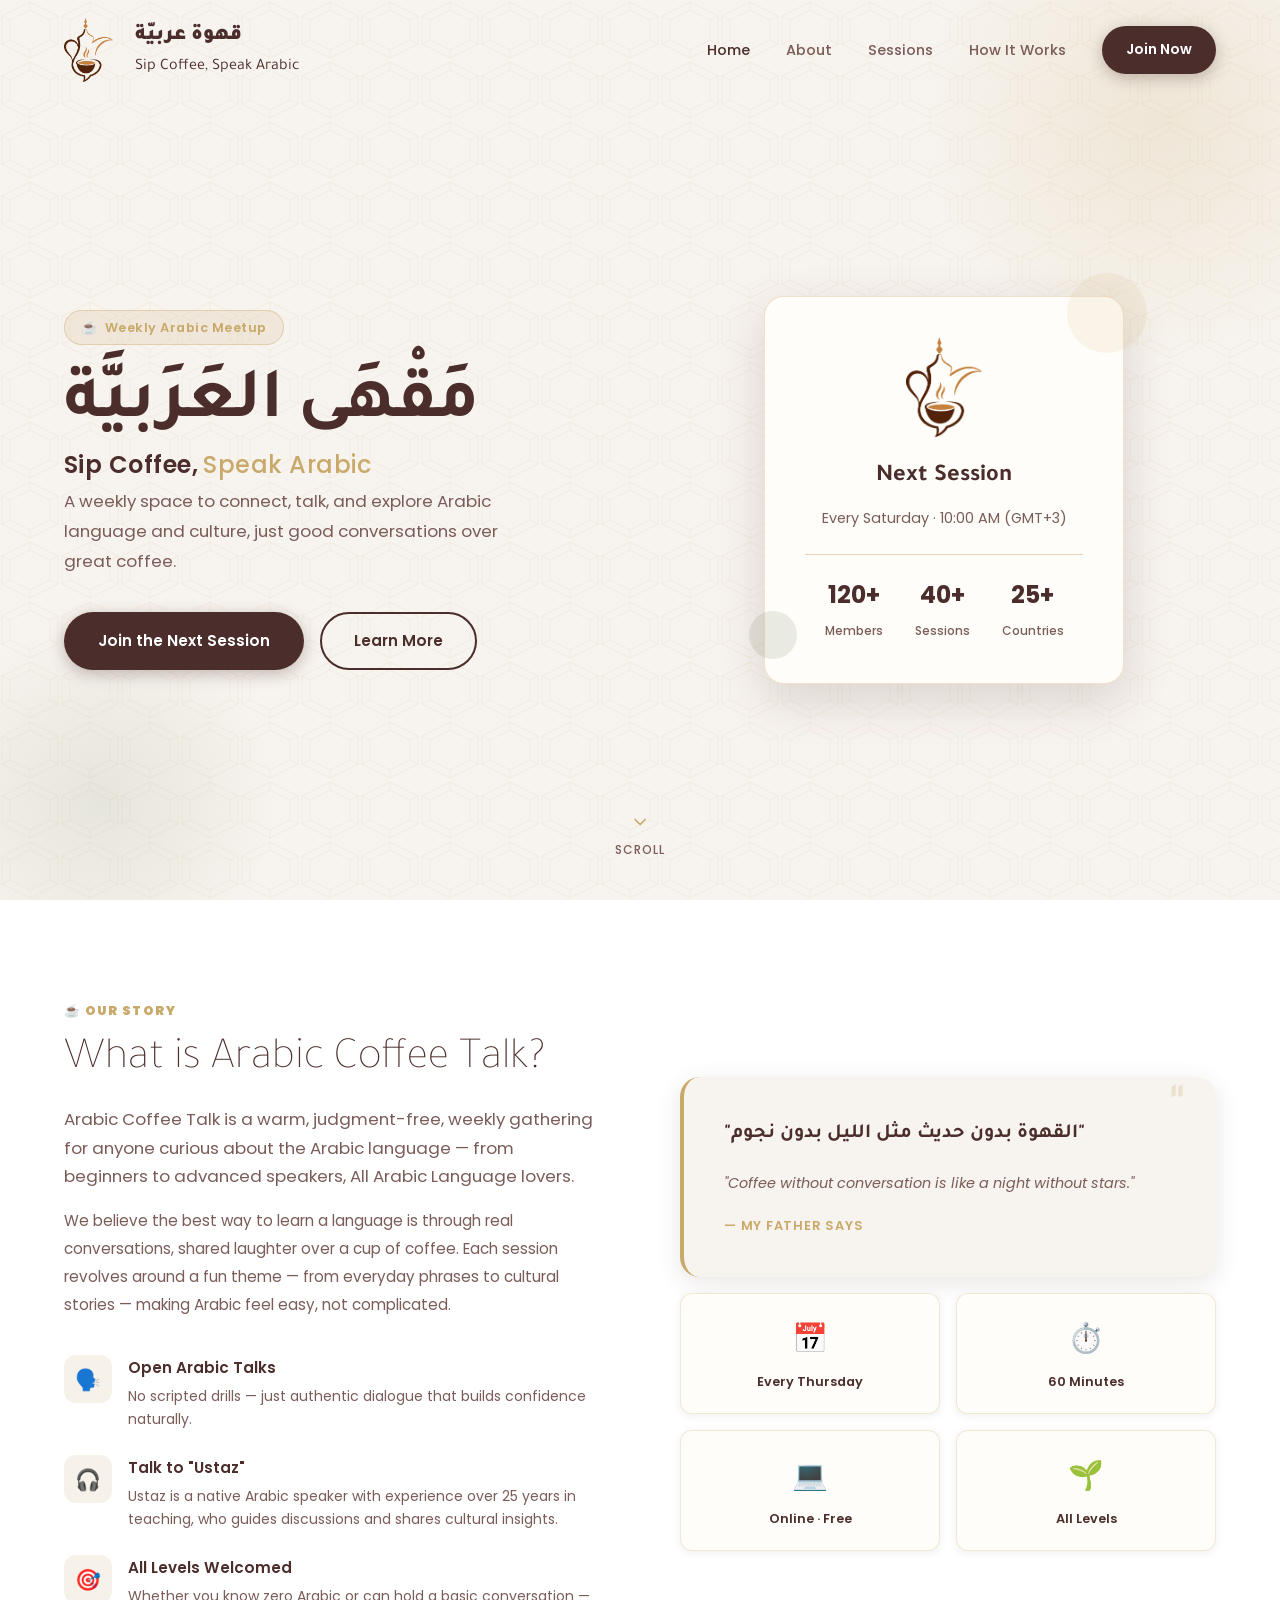
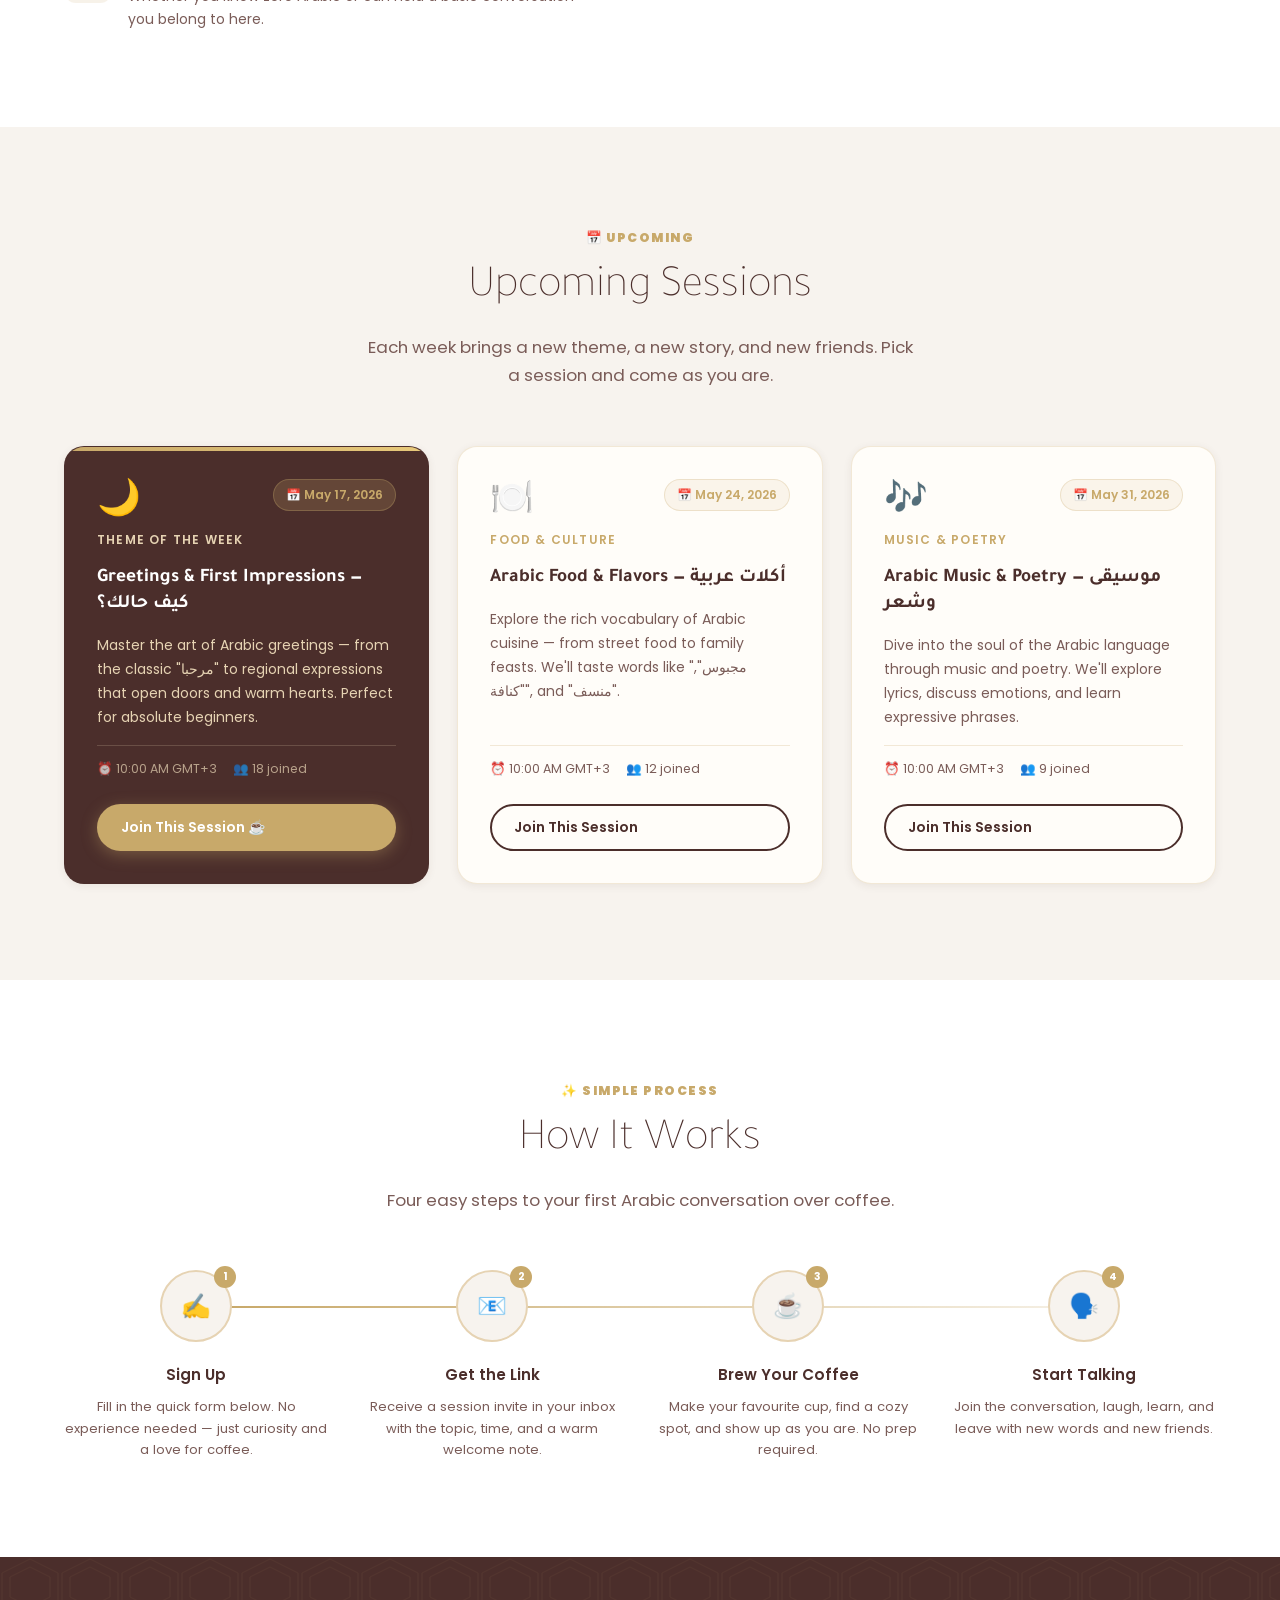
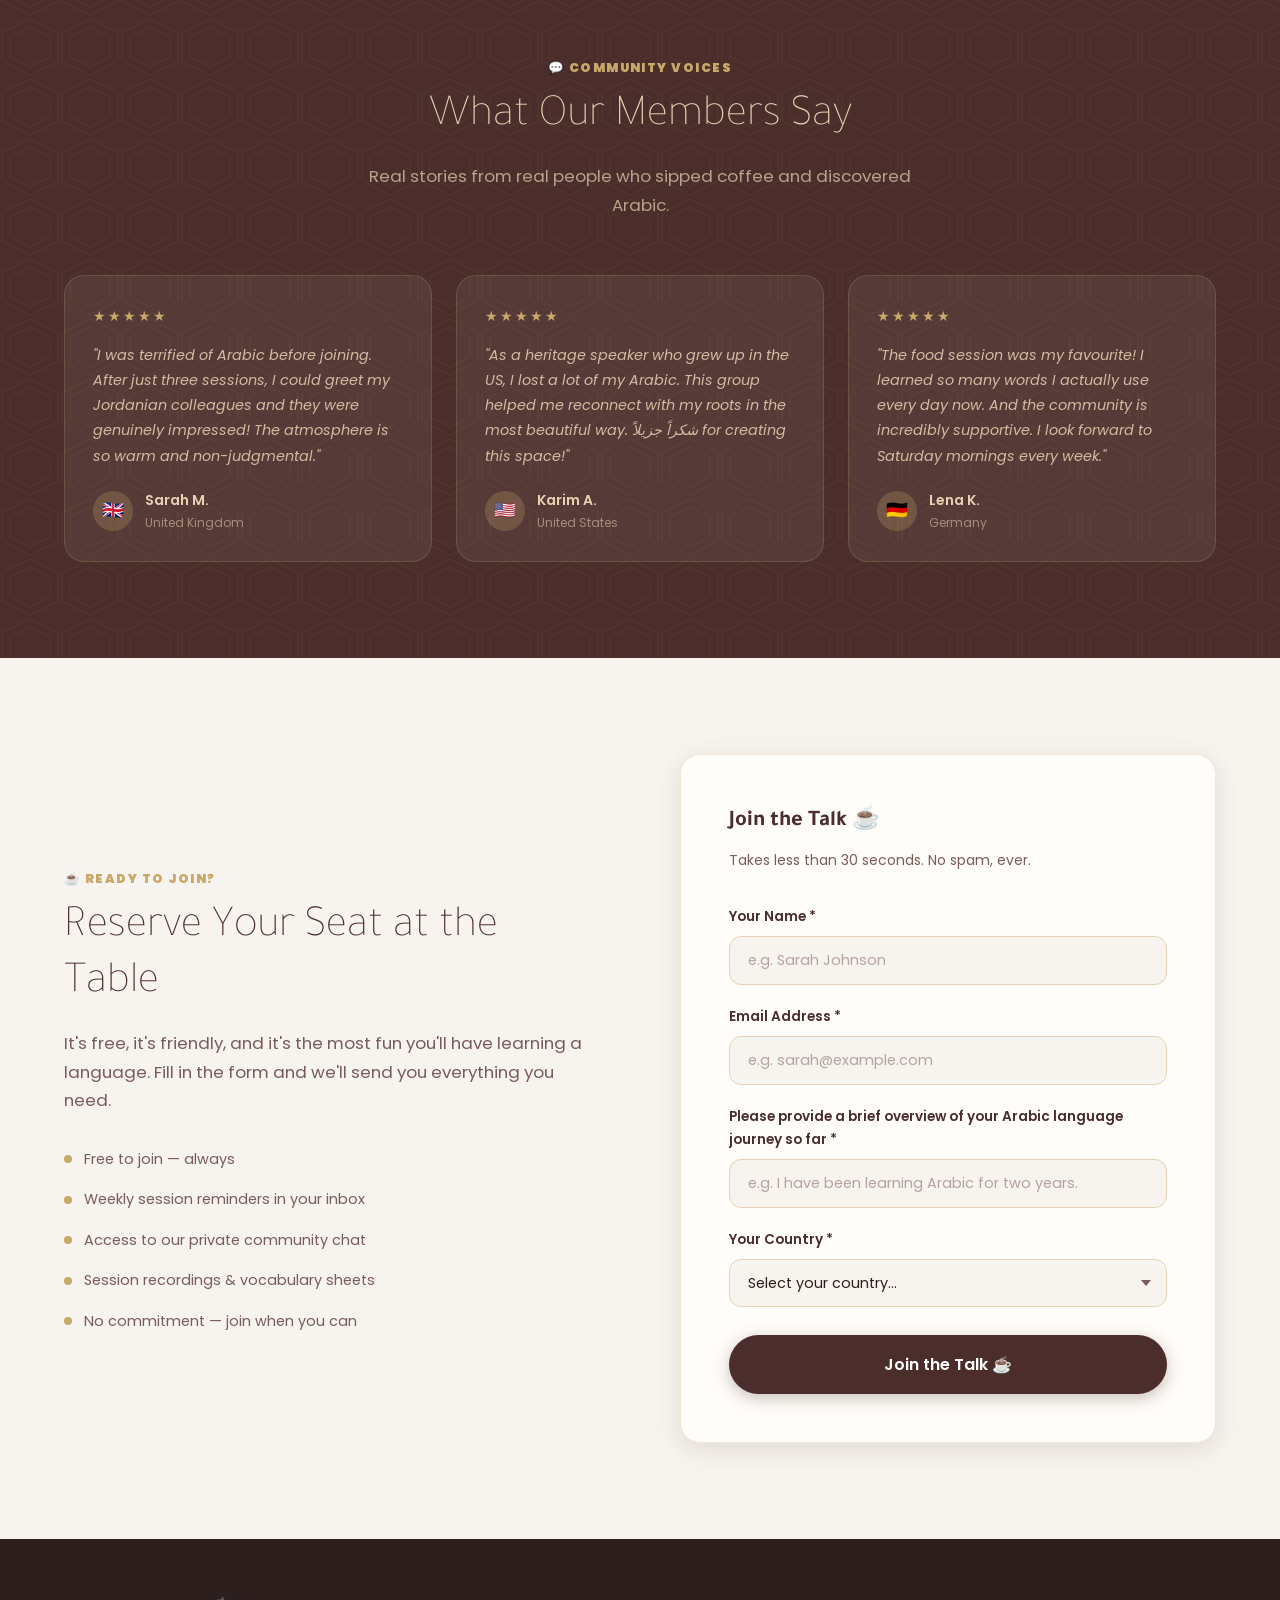
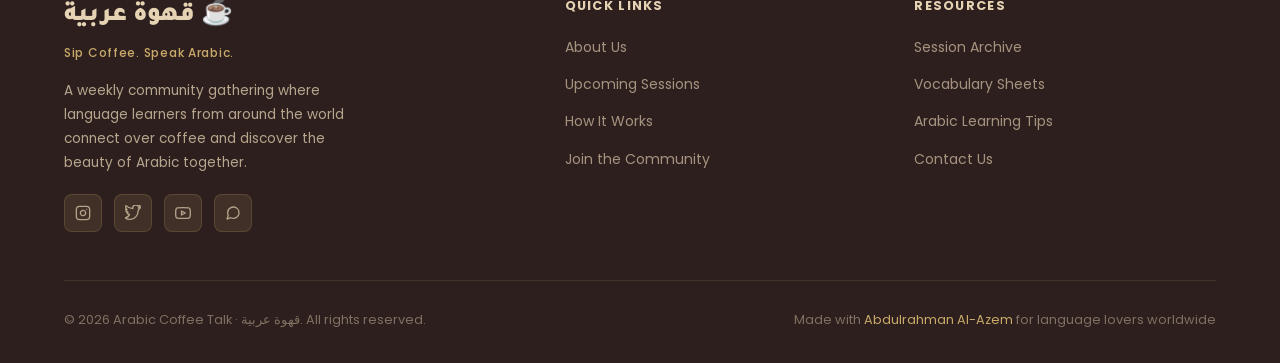
==== commit 3b6391e6: "update" ====
--- a/index.html
+++ b/index.html
@@ -35,6 +35,7 @@
         </a>
 
         <ul class="nav-links" role="navigation" aria-label="Main navigation">
+          <li><a href="#hero">Home</a></li>
           <li><a href="#about">About</a></li>
           <li><a href="#sessions">Sessions</a></li>
           <li><a href="#how">How It Works</a></li>
@@ -494,6 +495,18 @@
                     autocomplete="email"
                   />
                   <span class="form-error-msg" id="emailError">Please enter a valid email address.</span>
+                </div>
+                <div class="form-group">
+                  <label class="form-label" for="text">Please provide a brief overview of your Arabic language journey so far *</label>
+                  <input
+                    class="form-input"
+                    type="text"
+                    id="text"
+                    name="text"
+                    placeholder="e.g. I have been learning Arabic for two years."
+                    autocomplete="email"
+                  />
+                  <span class="form-error-msg" id="textError">Please provide an overview of your Arabic language journey.</span>
                 </div>
 
                 <!-- Country -->
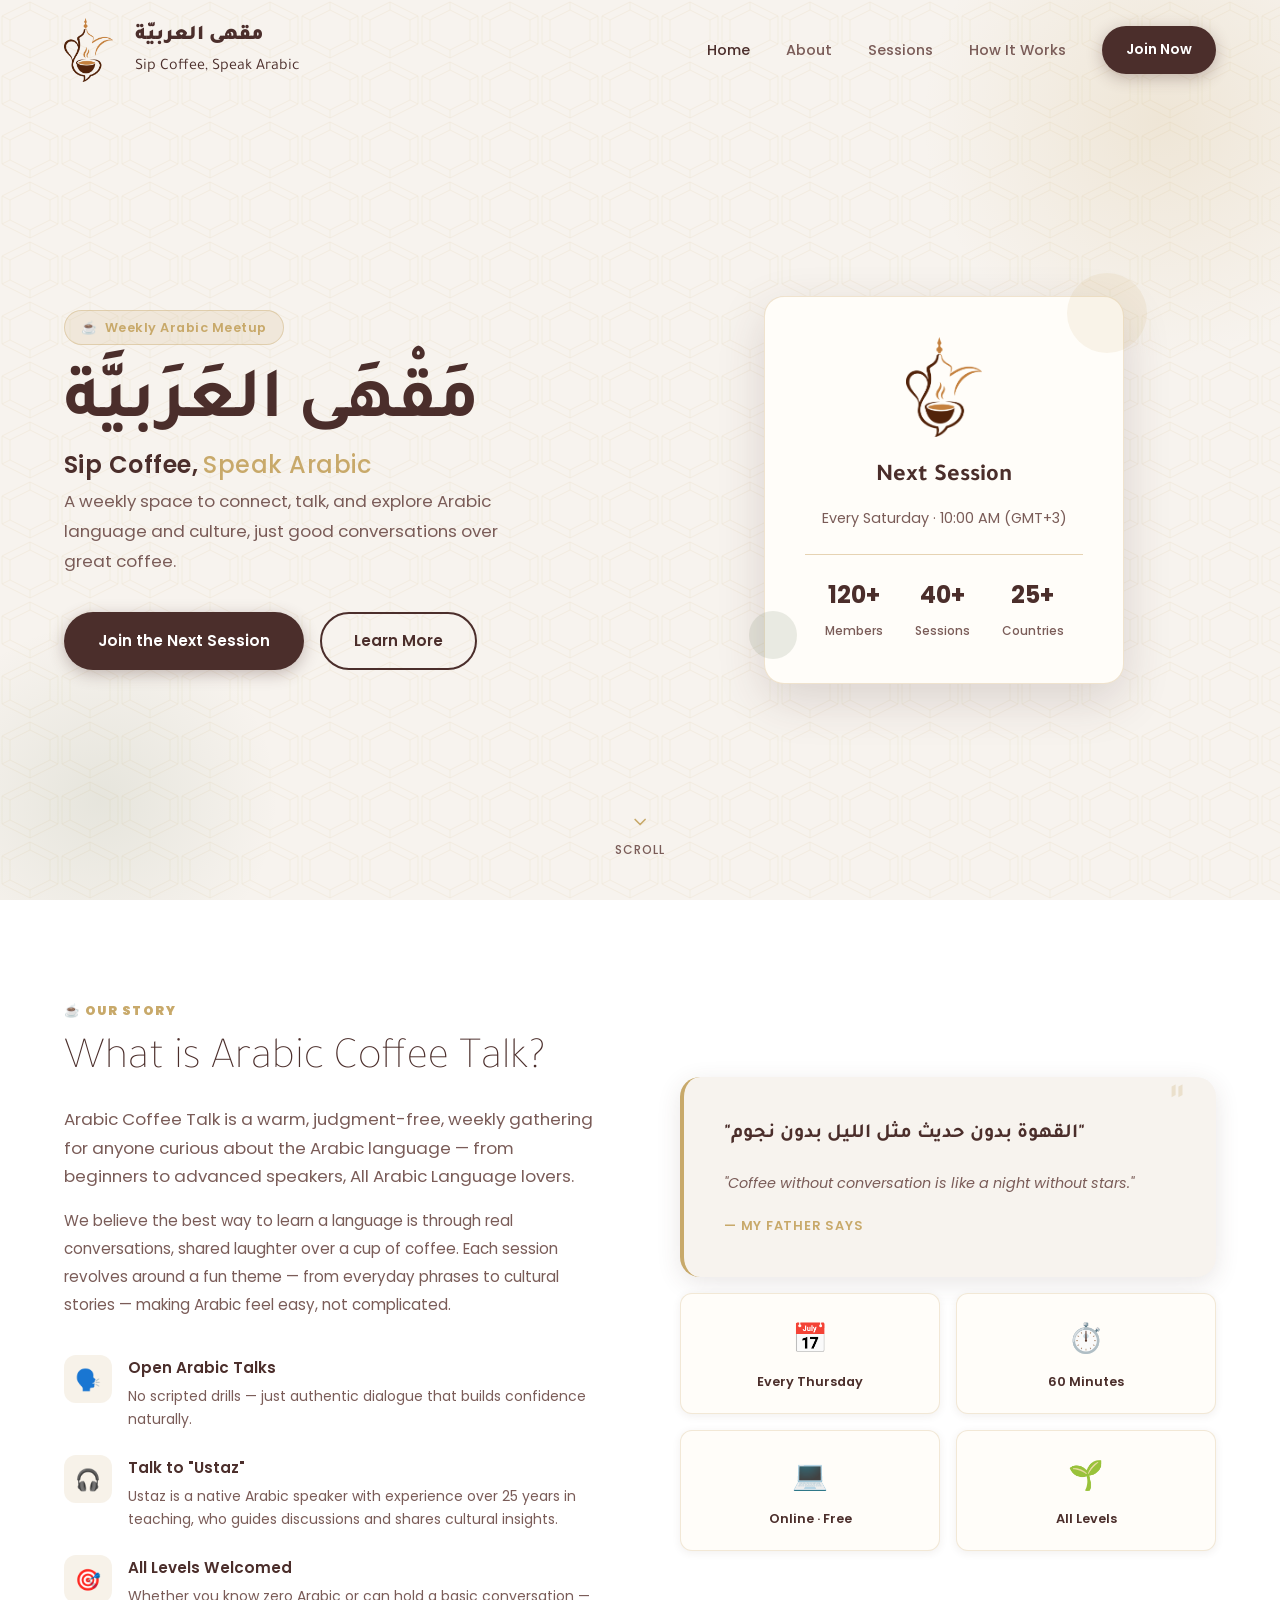
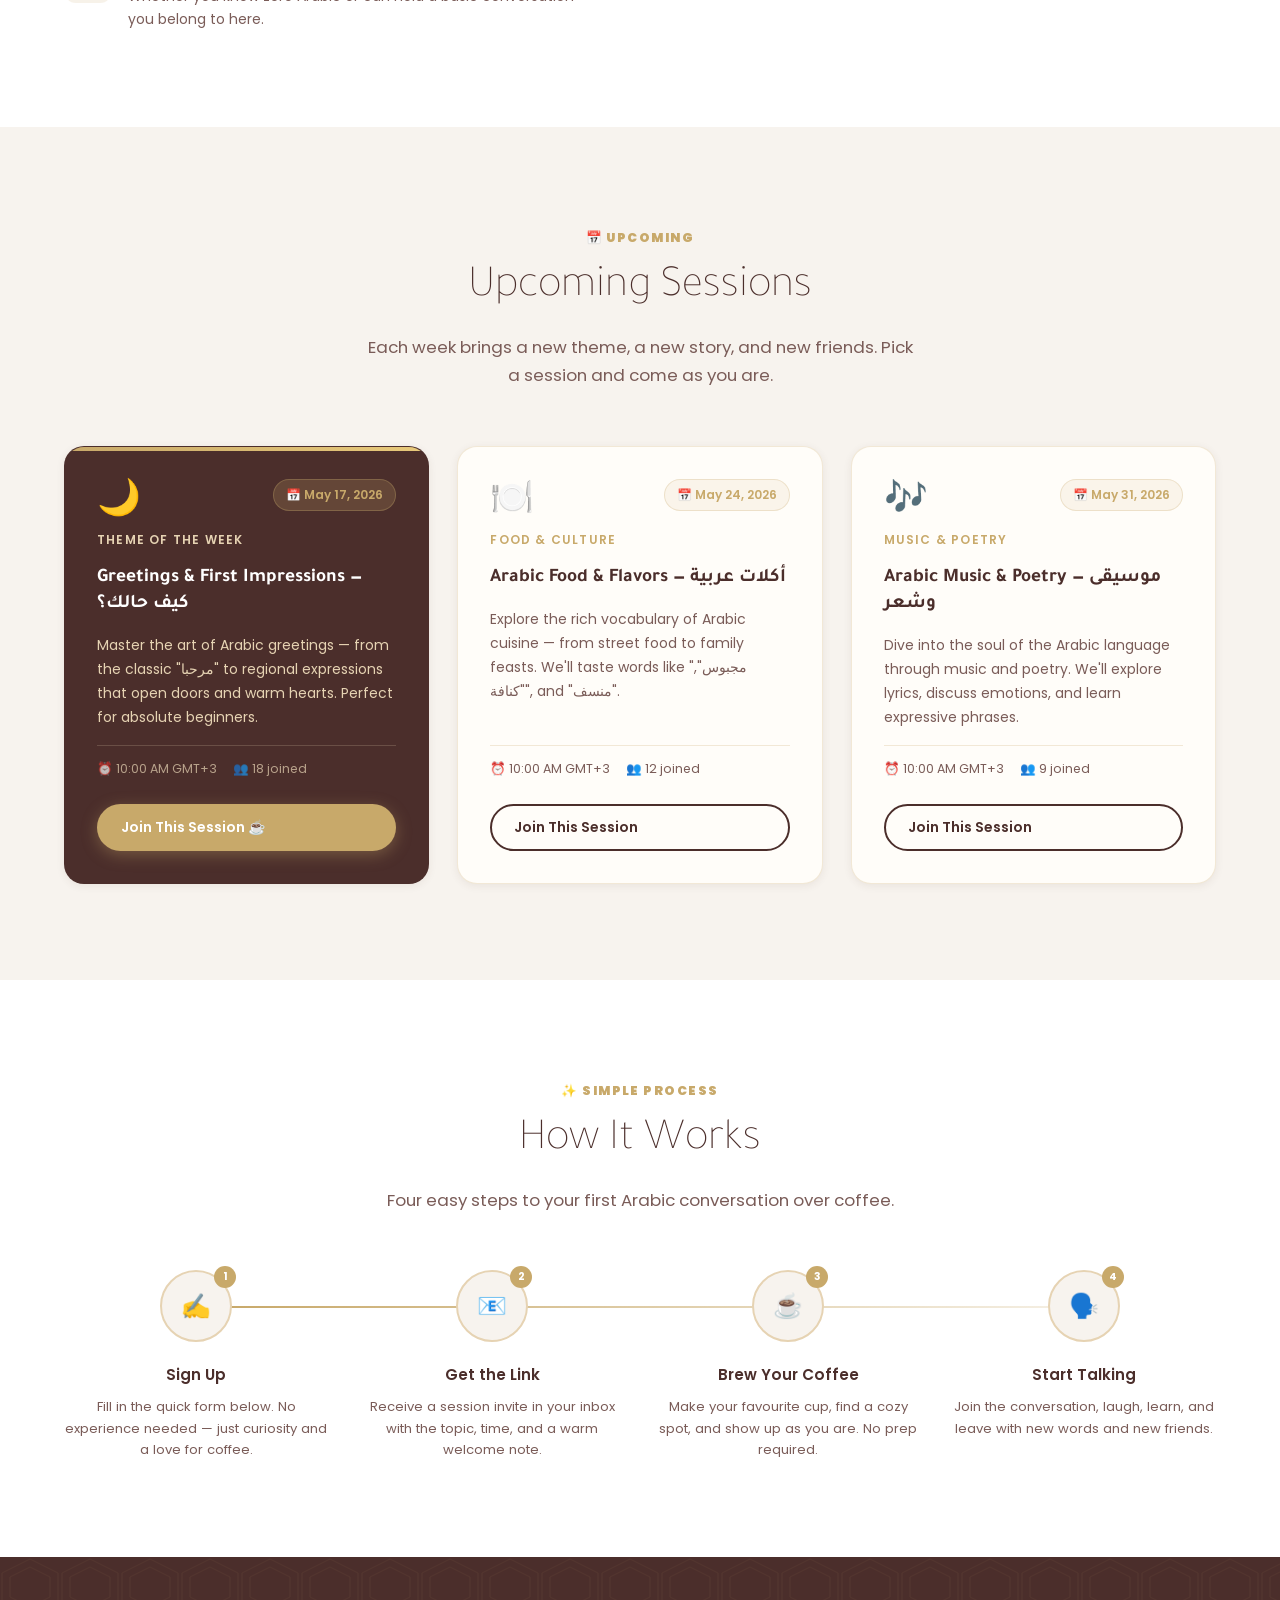
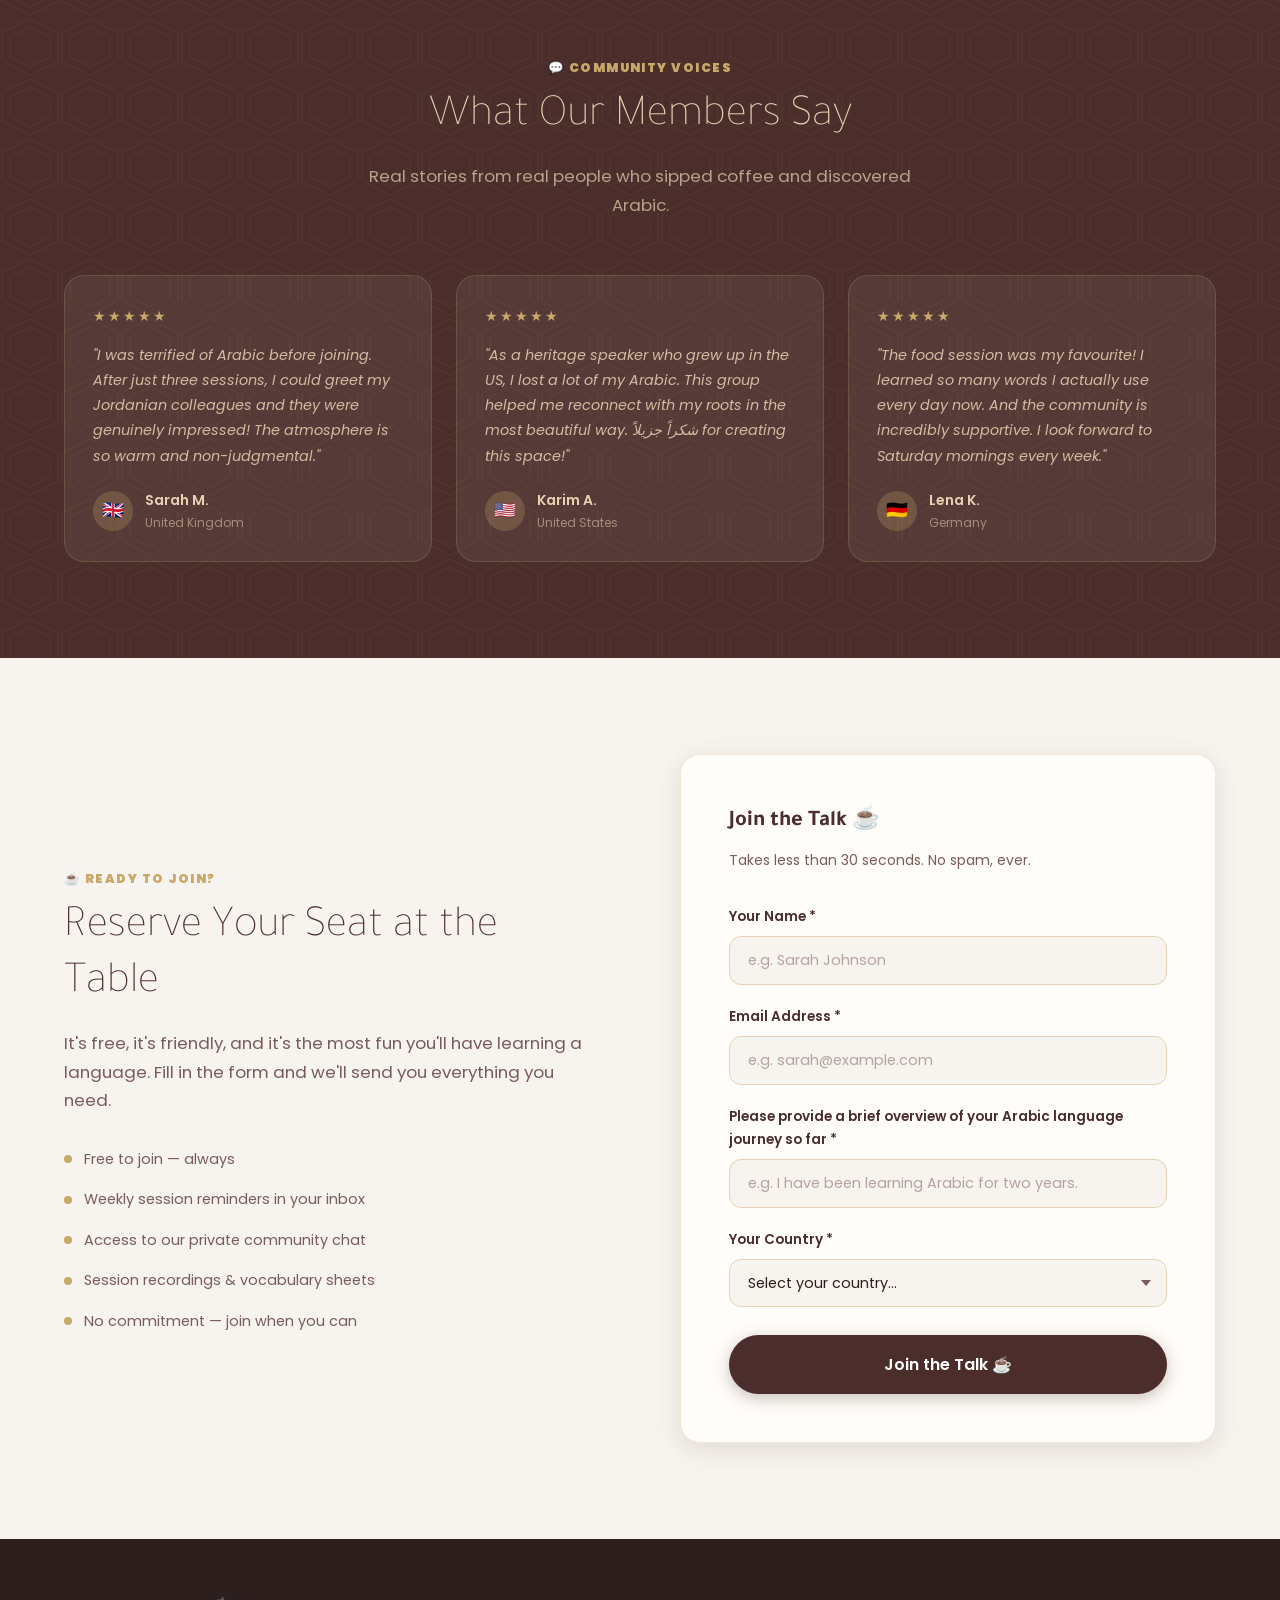
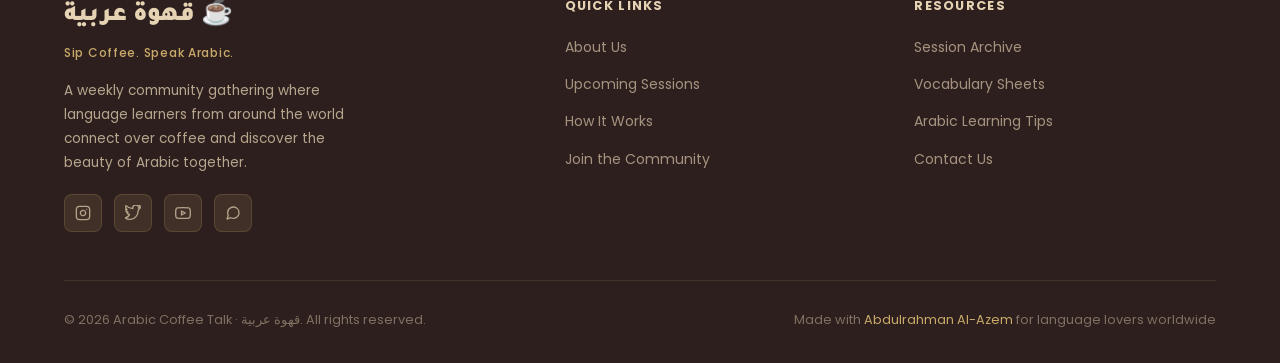
==== commit 70d92a1a: "update" ====
--- a/index.html
+++ b/index.html
@@ -28,7 +28,7 @@
         <a href="#hero" class="nav-logo" aria-label="Arabic Coffee Talk home">
           <img src="Logo/PNG/Colored/icon.png" alt="" srcset="">
           <div class="text">
-            <h1>قهوة عربيّة</h1>
+            <h1>مقهى العربيّة</h1>
             <h3>Sip Coffee, Speak Arabic</h3>
           </div>
           
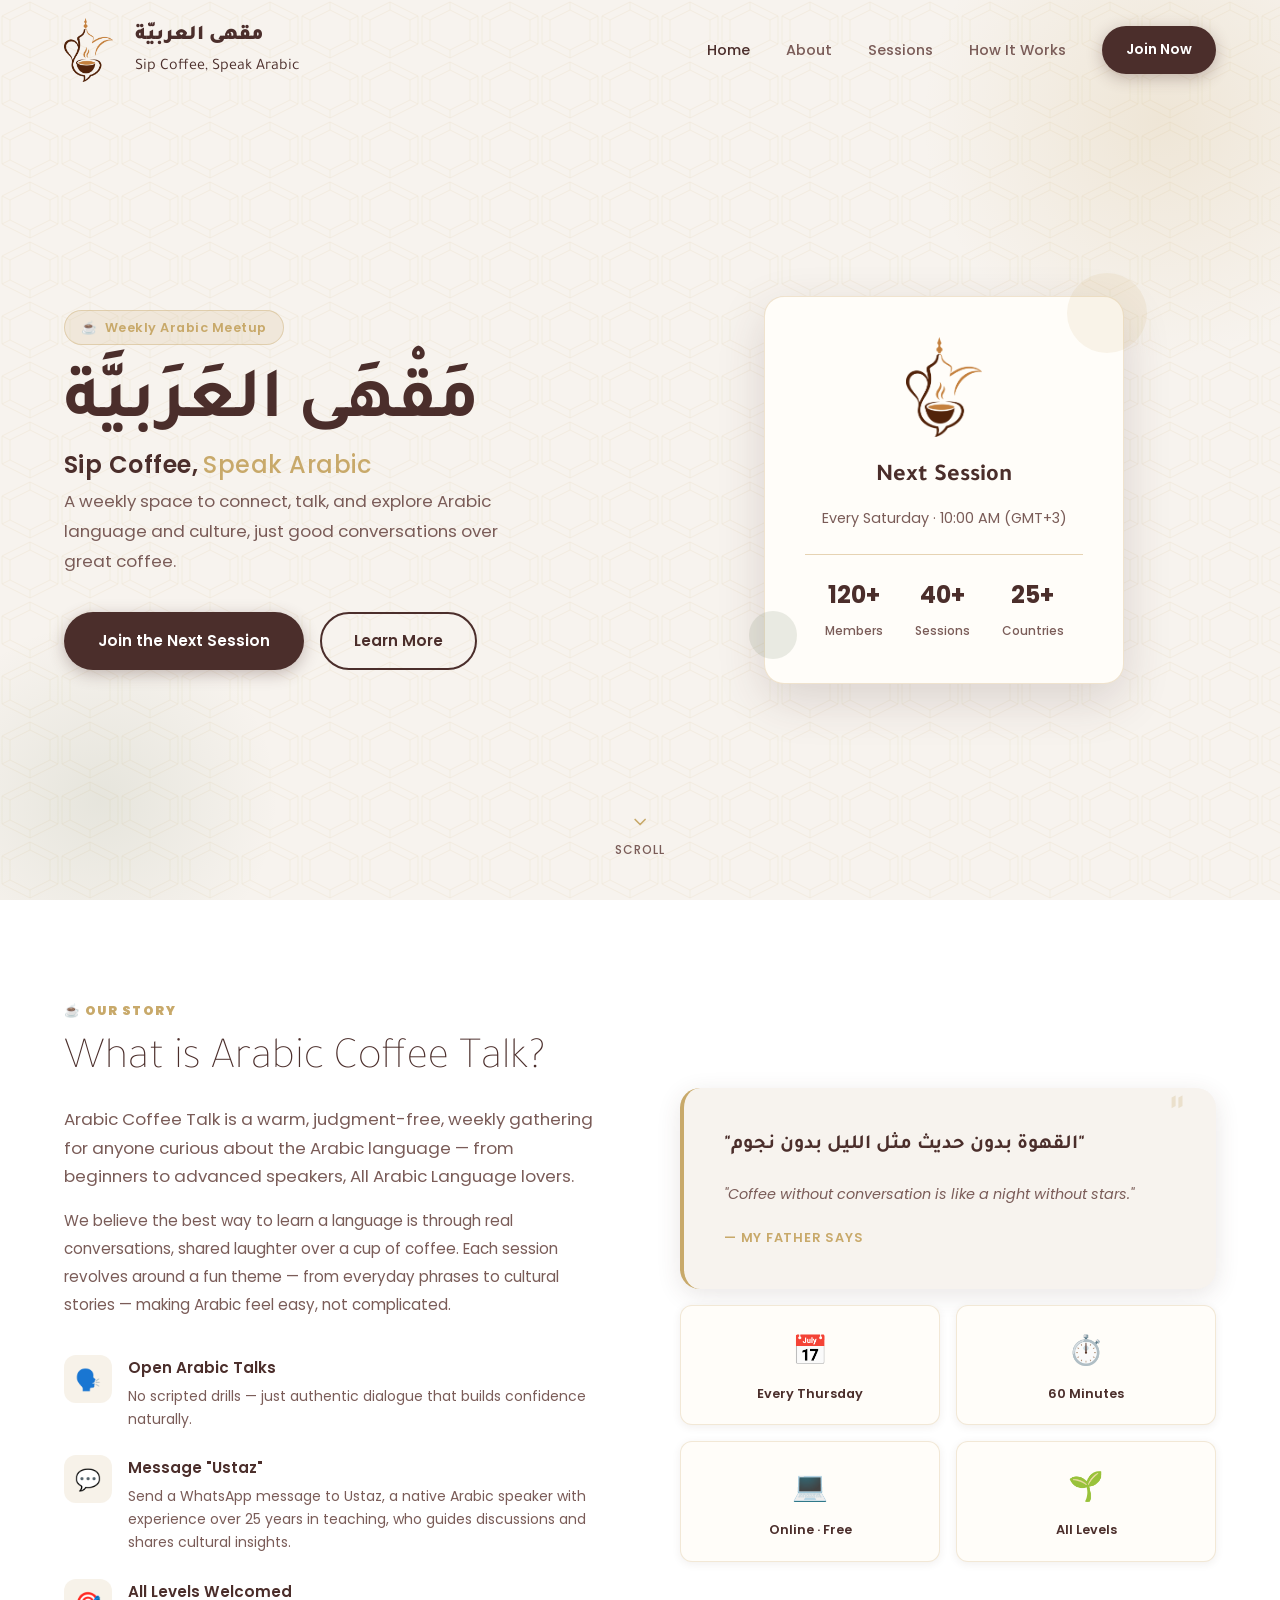
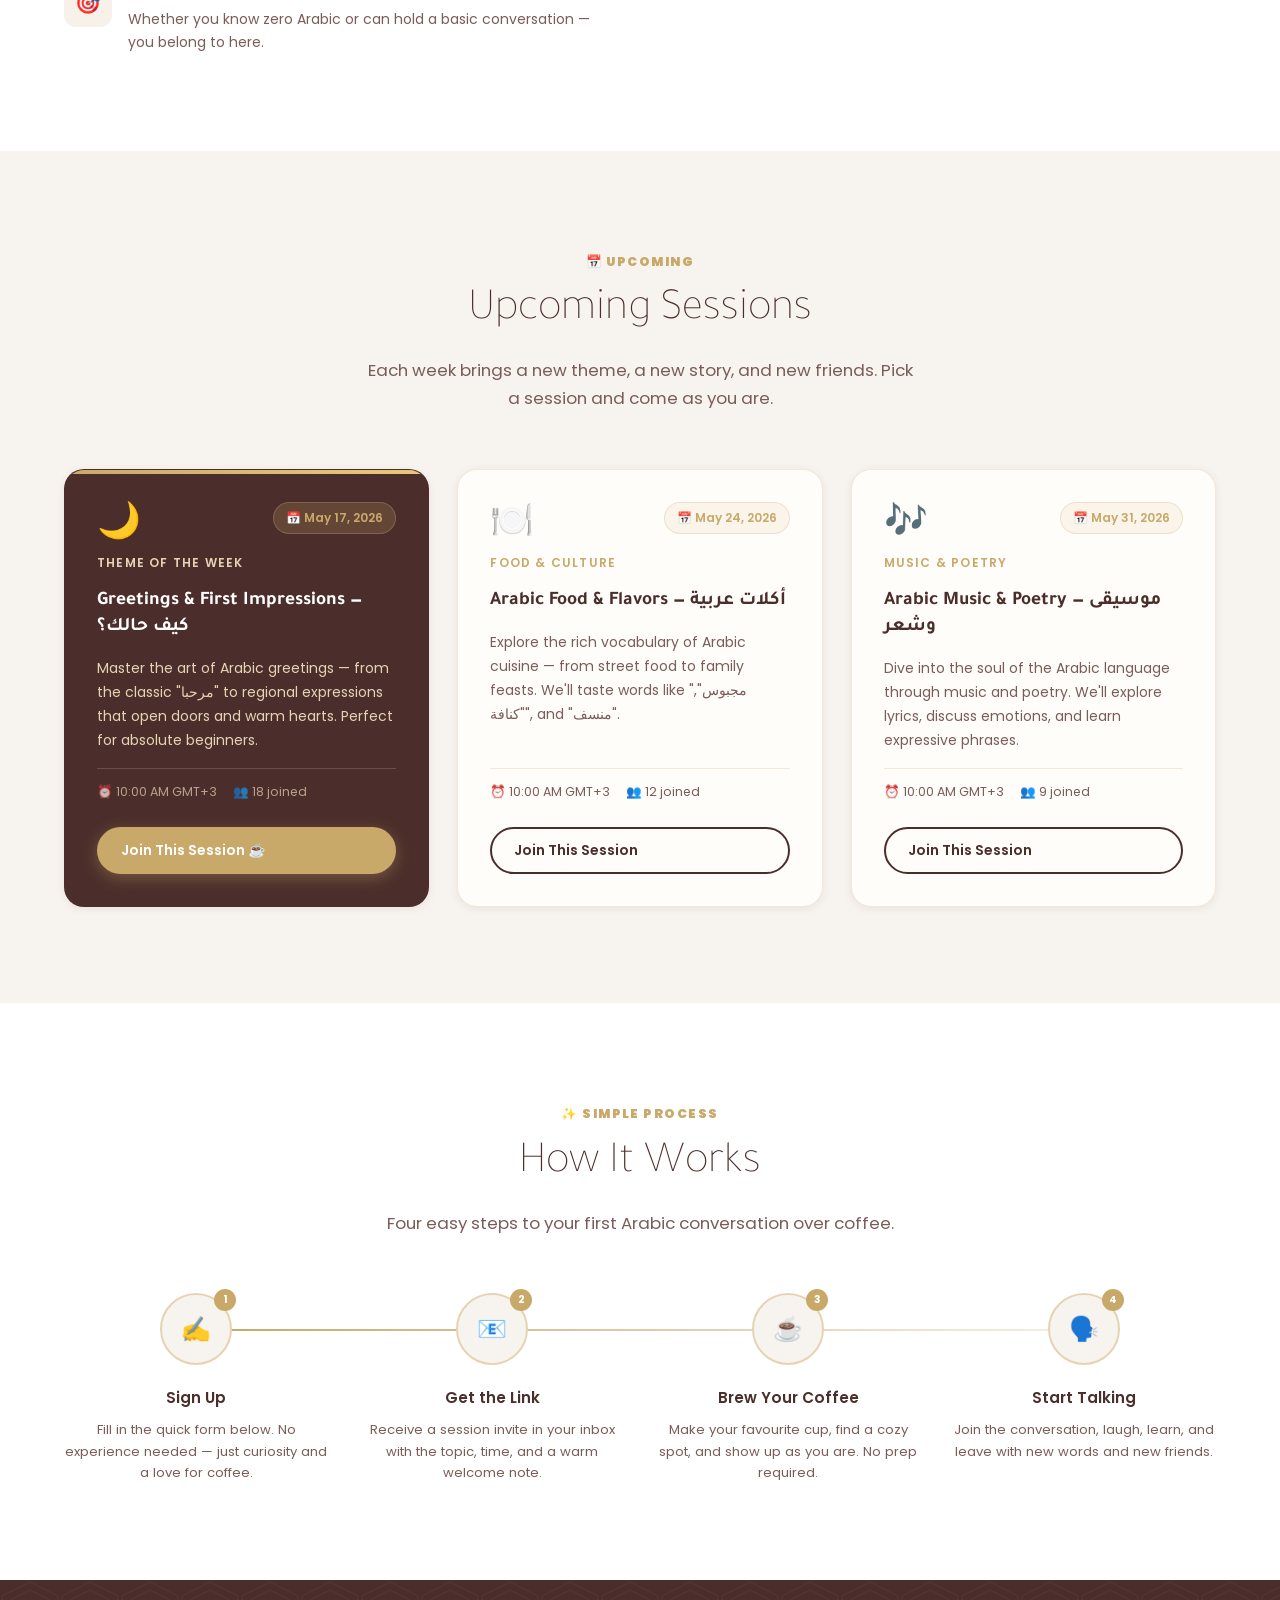
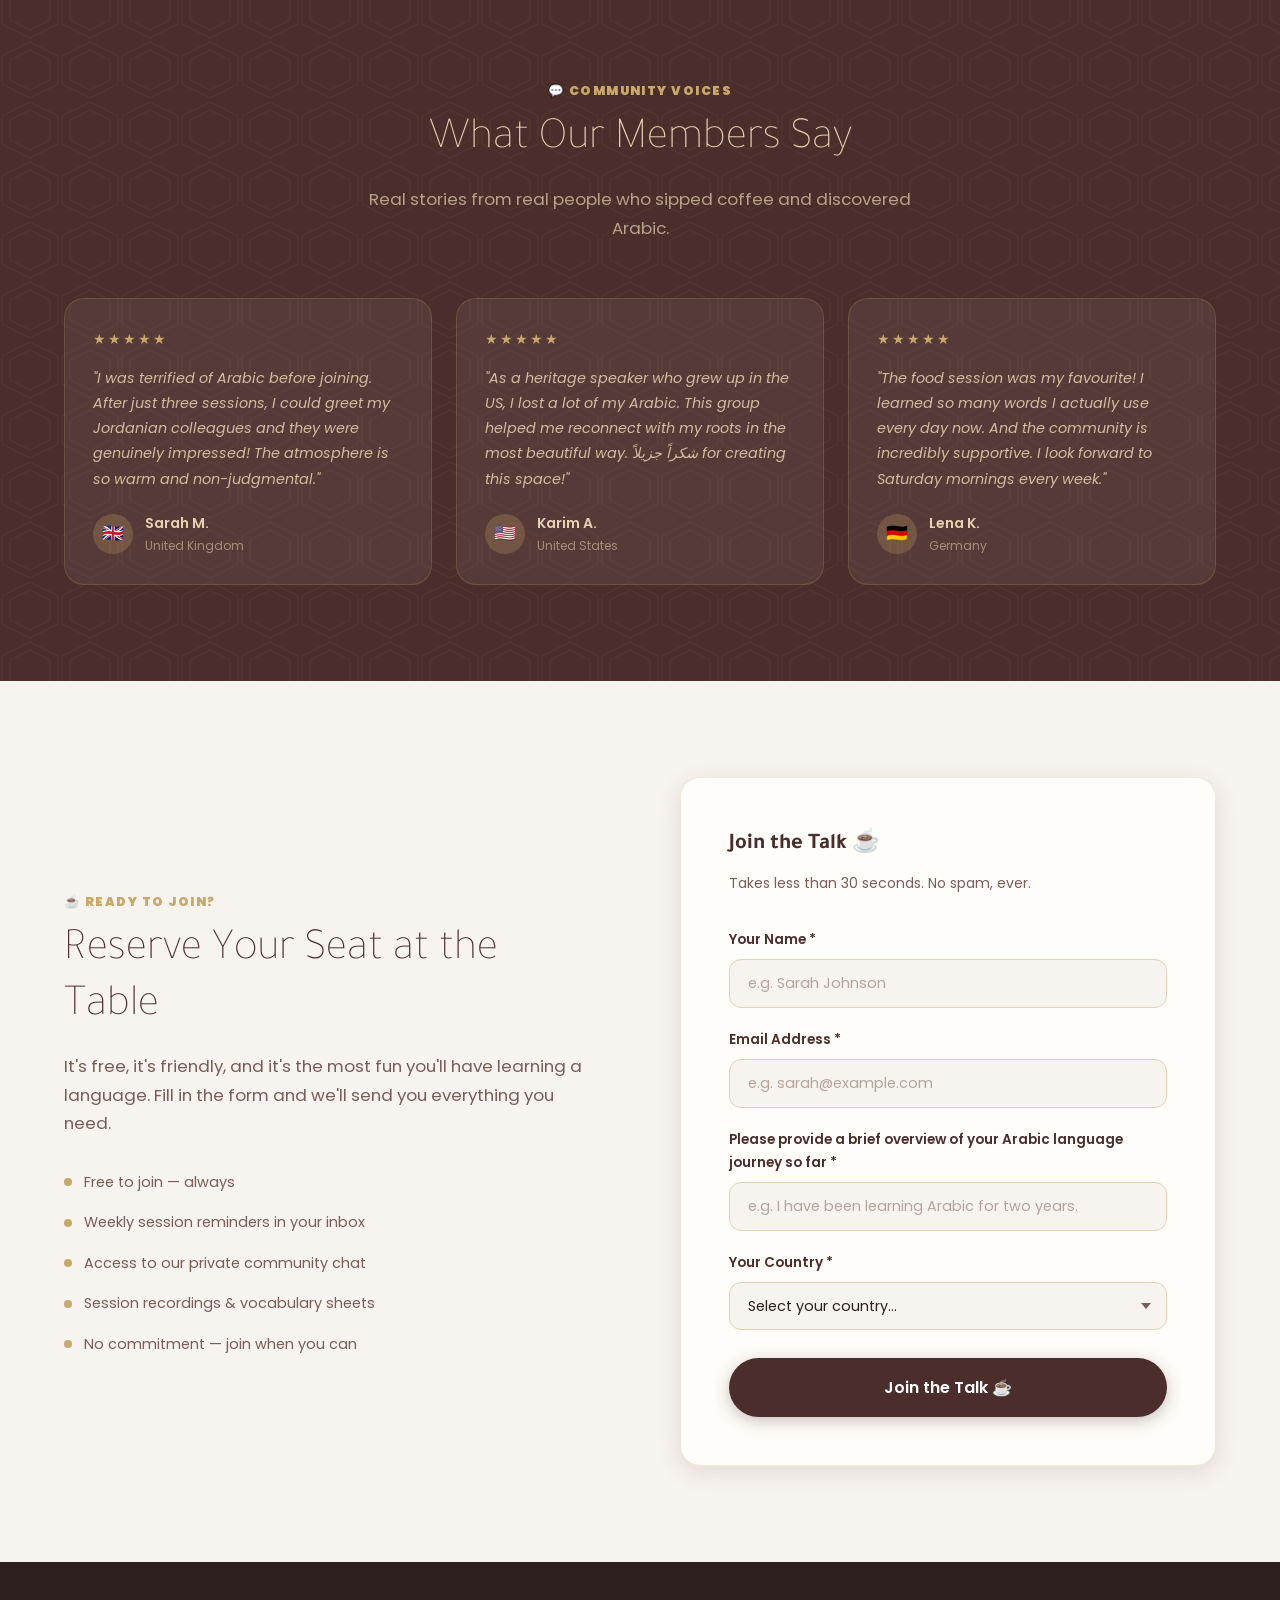
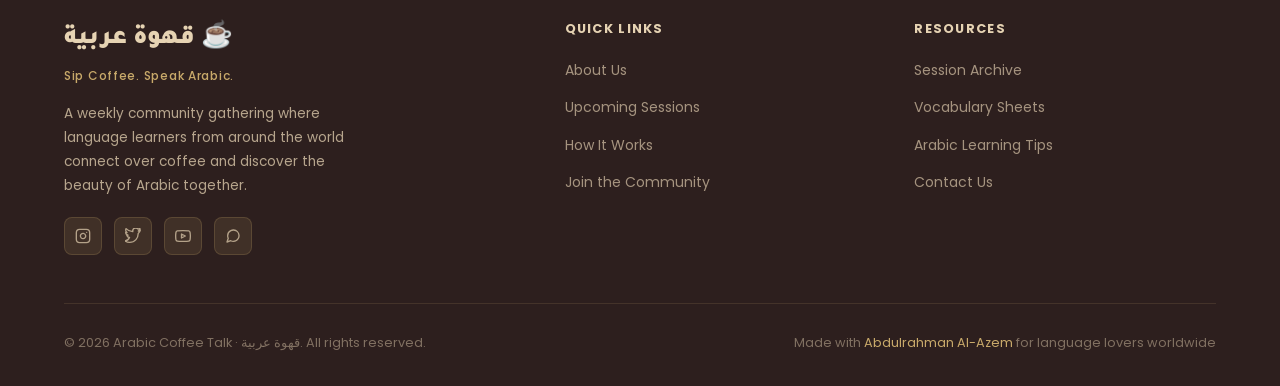
==== commit 514f962d: "update" ====
--- a/index.html
+++ b/index.html
@@ -164,10 +164,10 @@
             </div>
 
             <div class="about-feature reveal-left">
-              <div class="about-feature-icon">🎧</div>
+              <div class="about-feature-icon">💬</div>
               <div class="about-feature-text">
-                <h4>Talk to "Ustaz"</h4>
-                <p>Ustaz is a native Arabic speaker with experience over 25 years in teaching, who guides discussions and shares cultural insights.</p>
+                <h4>Message "Ustaz"</h4>
+                <p>Send a WhatsApp message to Ustaz, a native Arabic speaker with experience over 25 years in teaching, who guides discussions and shares cultural insights.</p>
               </div>
             </div>
 
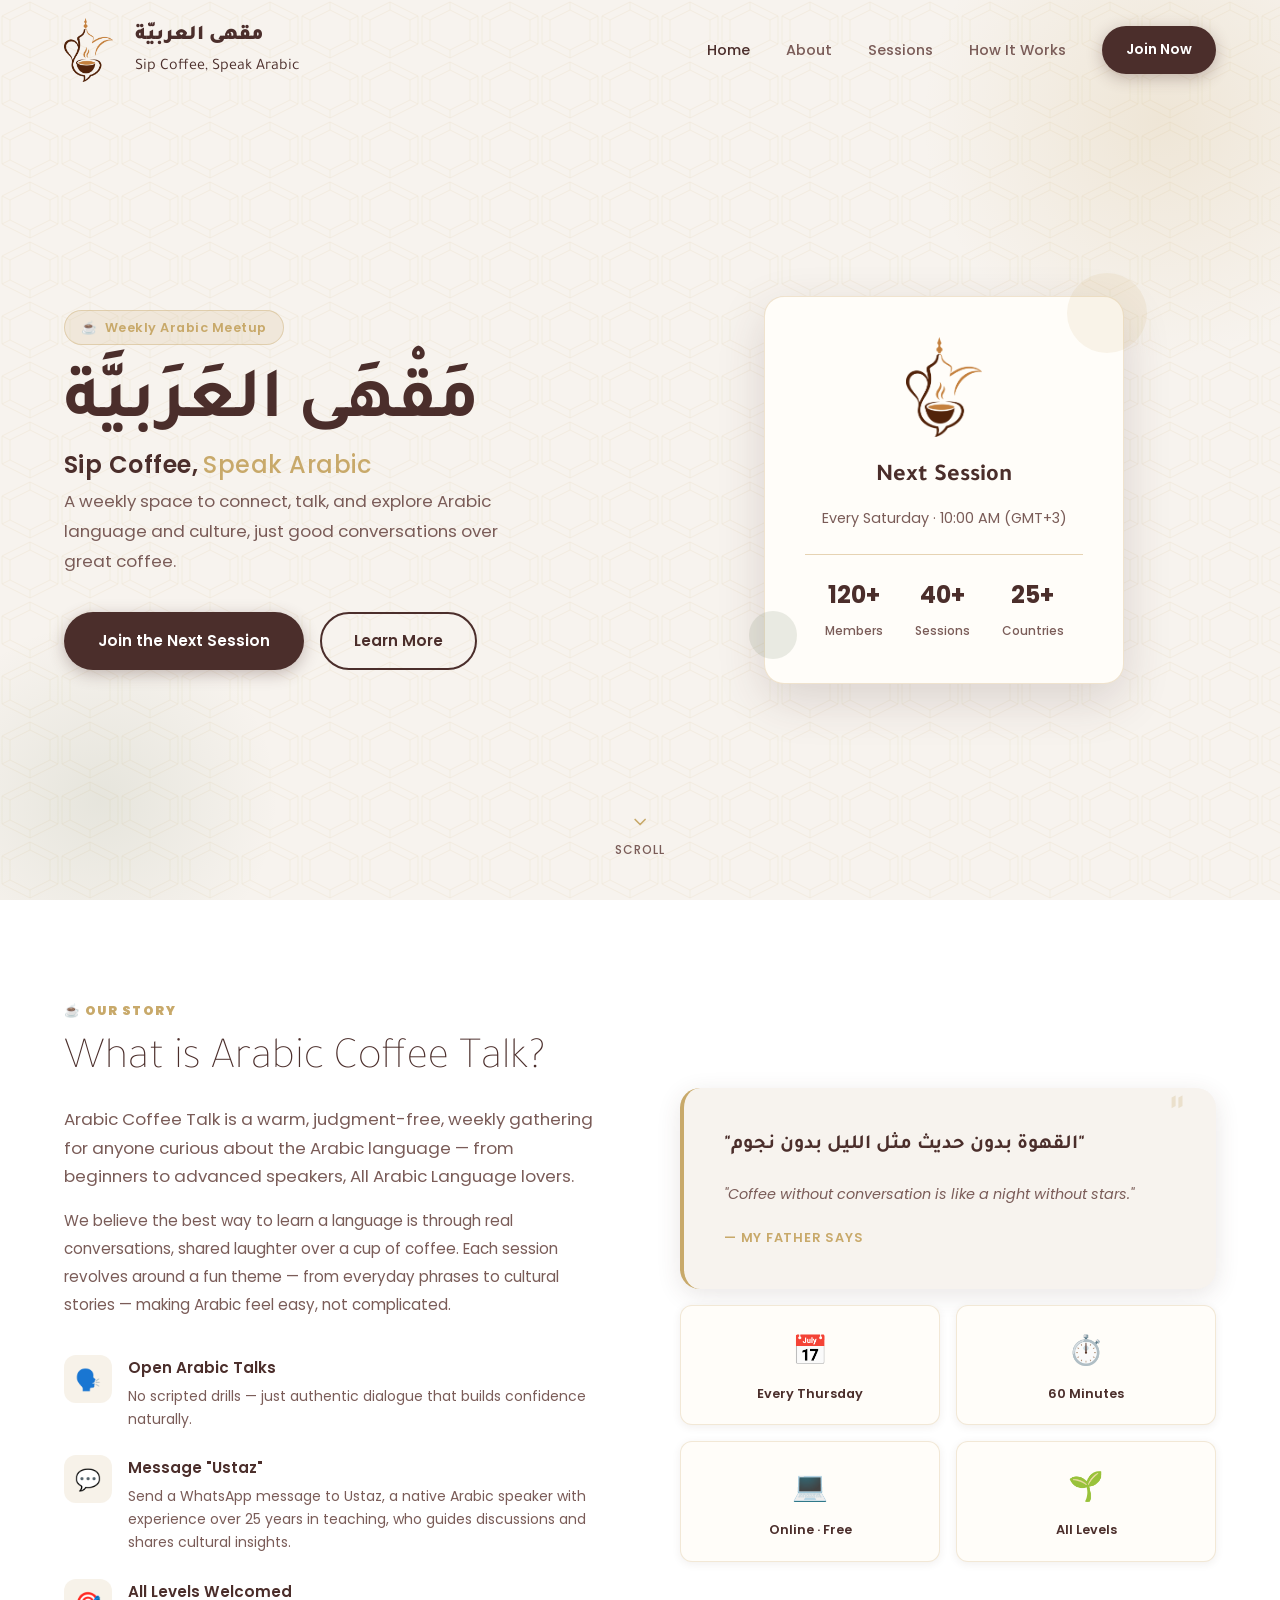
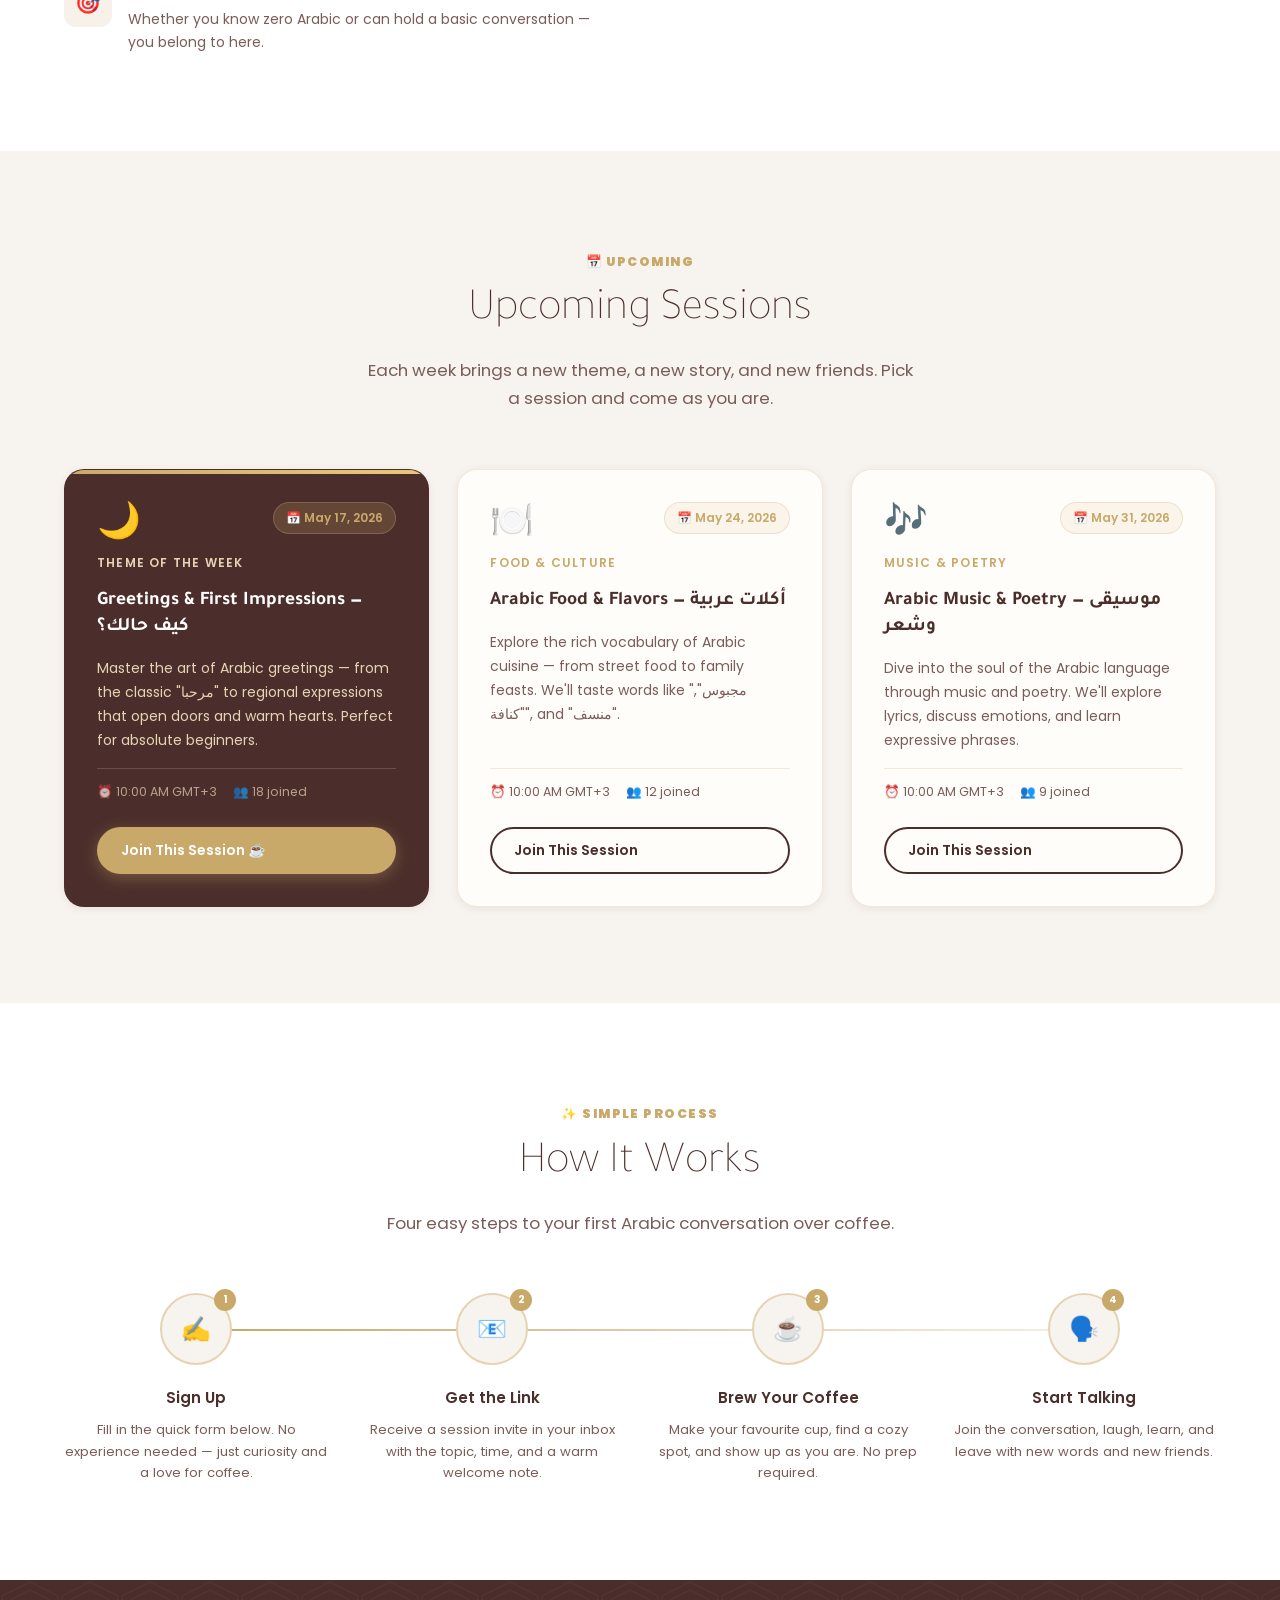
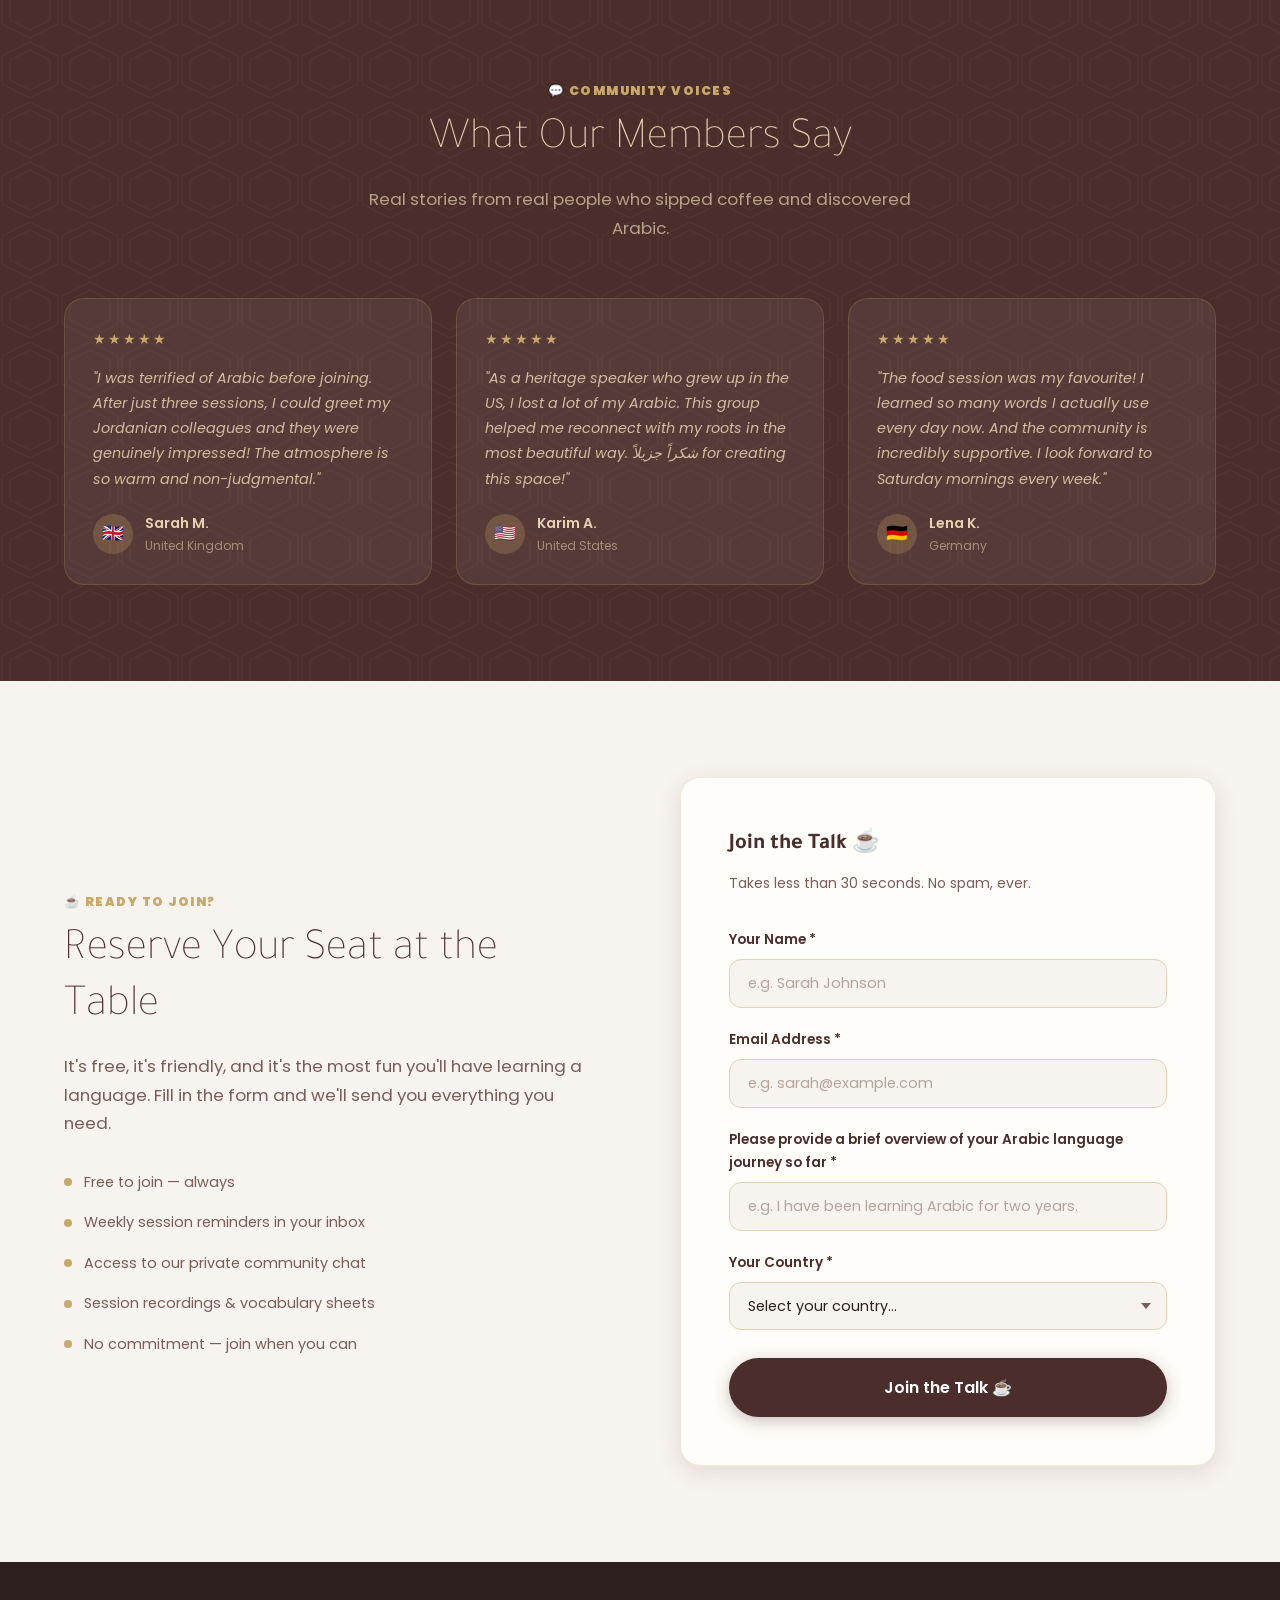
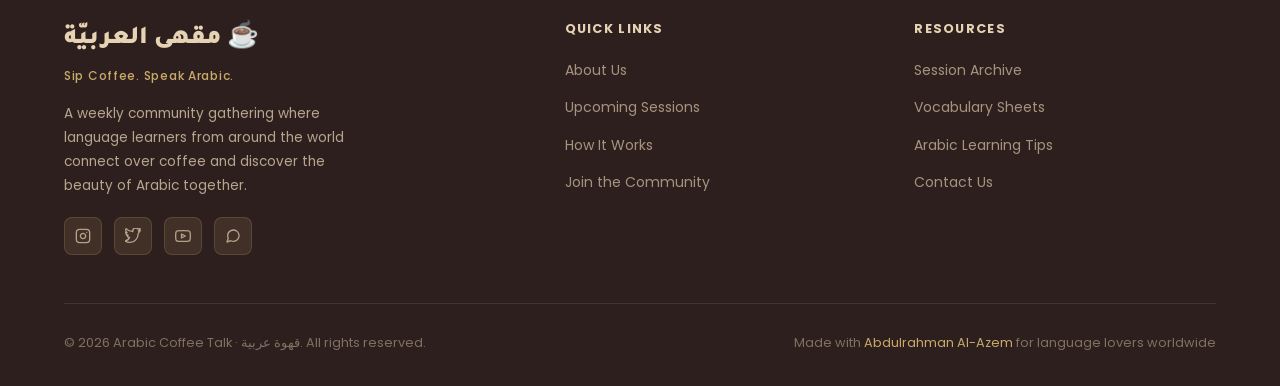
==== commit 159ca0ff: "uploud" ====
--- a/index.html
+++ b/index.html
@@ -579,7 +579,7 @@
 
         <!-- Brand -->
         <div class="footer-brand">
-          <span class="footer-logo-arabic">قهوة عربية ☕</span>
+          <span class="footer-logo-arabic">مقهى العربيّة ☕</span>
           <span class="footer-logo-tagline">Sip Coffee. Speak Arabic.</span>
           <p class="footer-brand-desc">
             A weekly community gathering where language learners from around the world
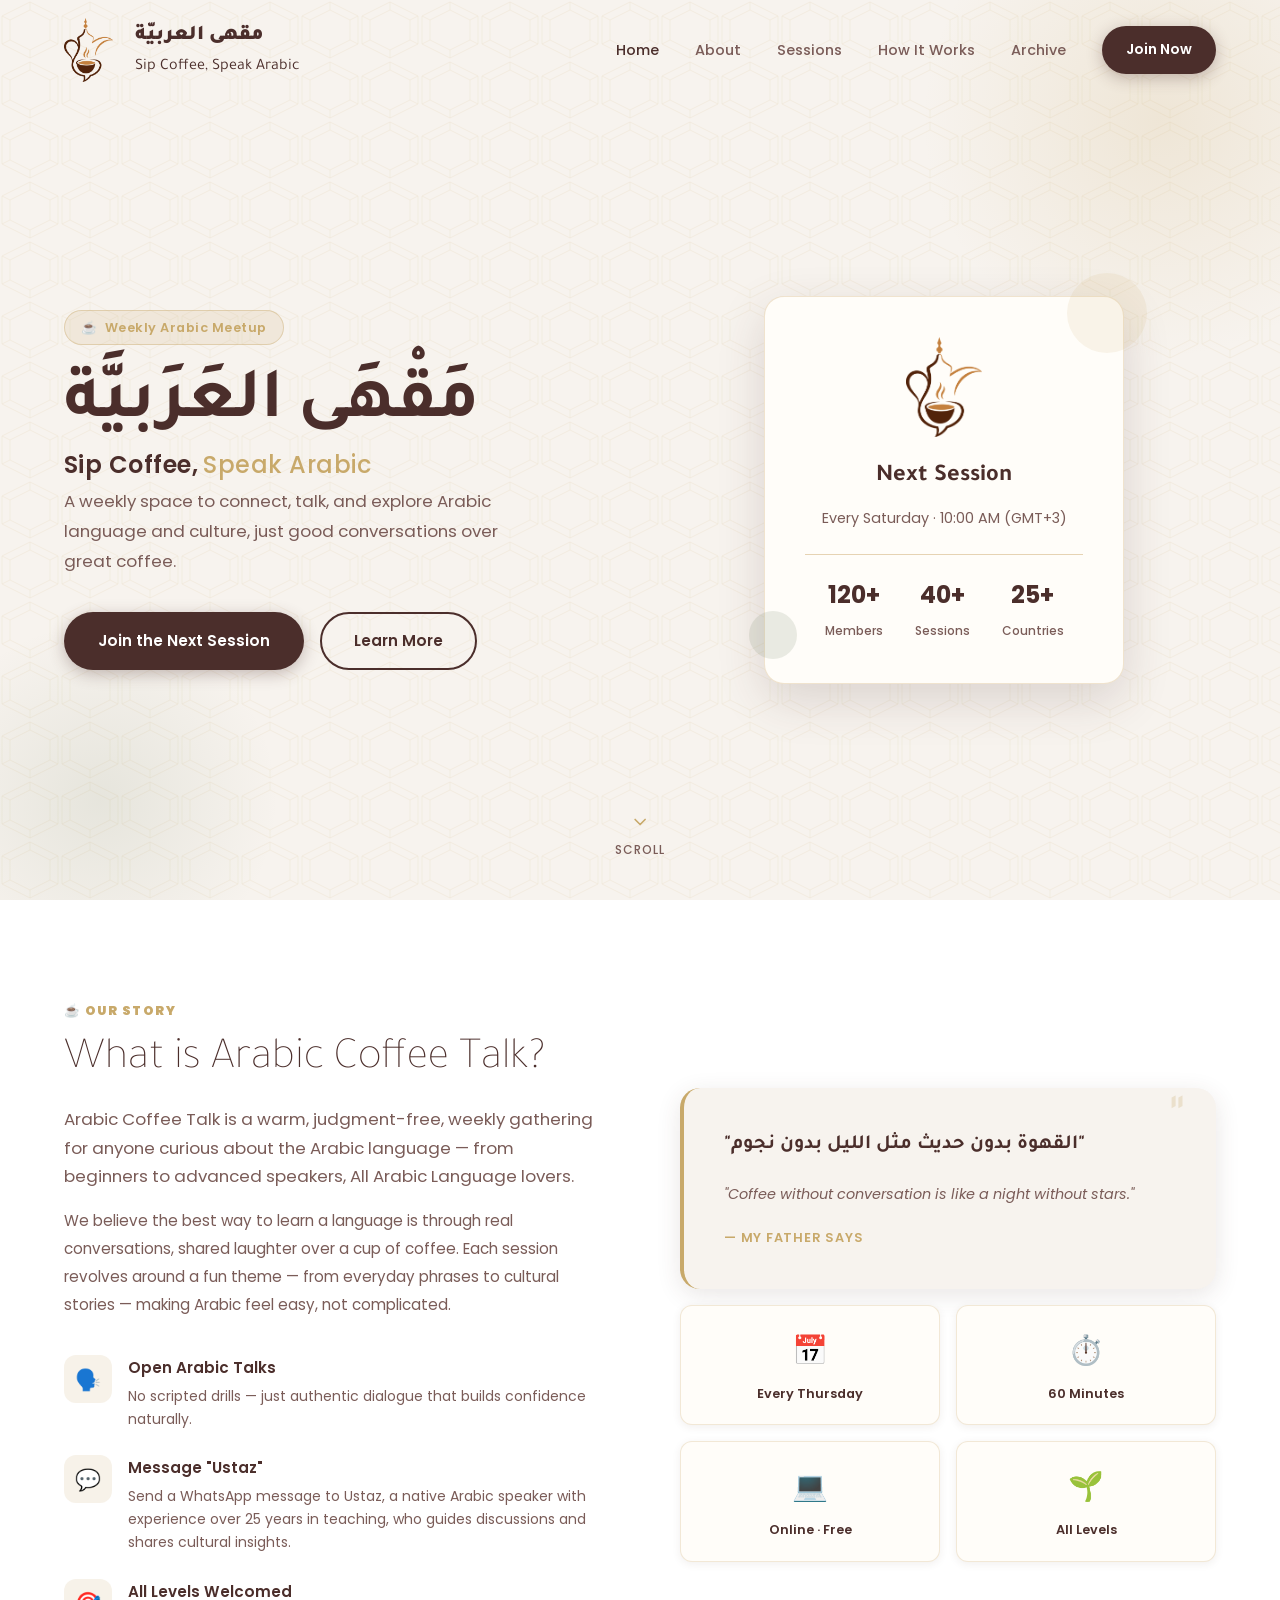
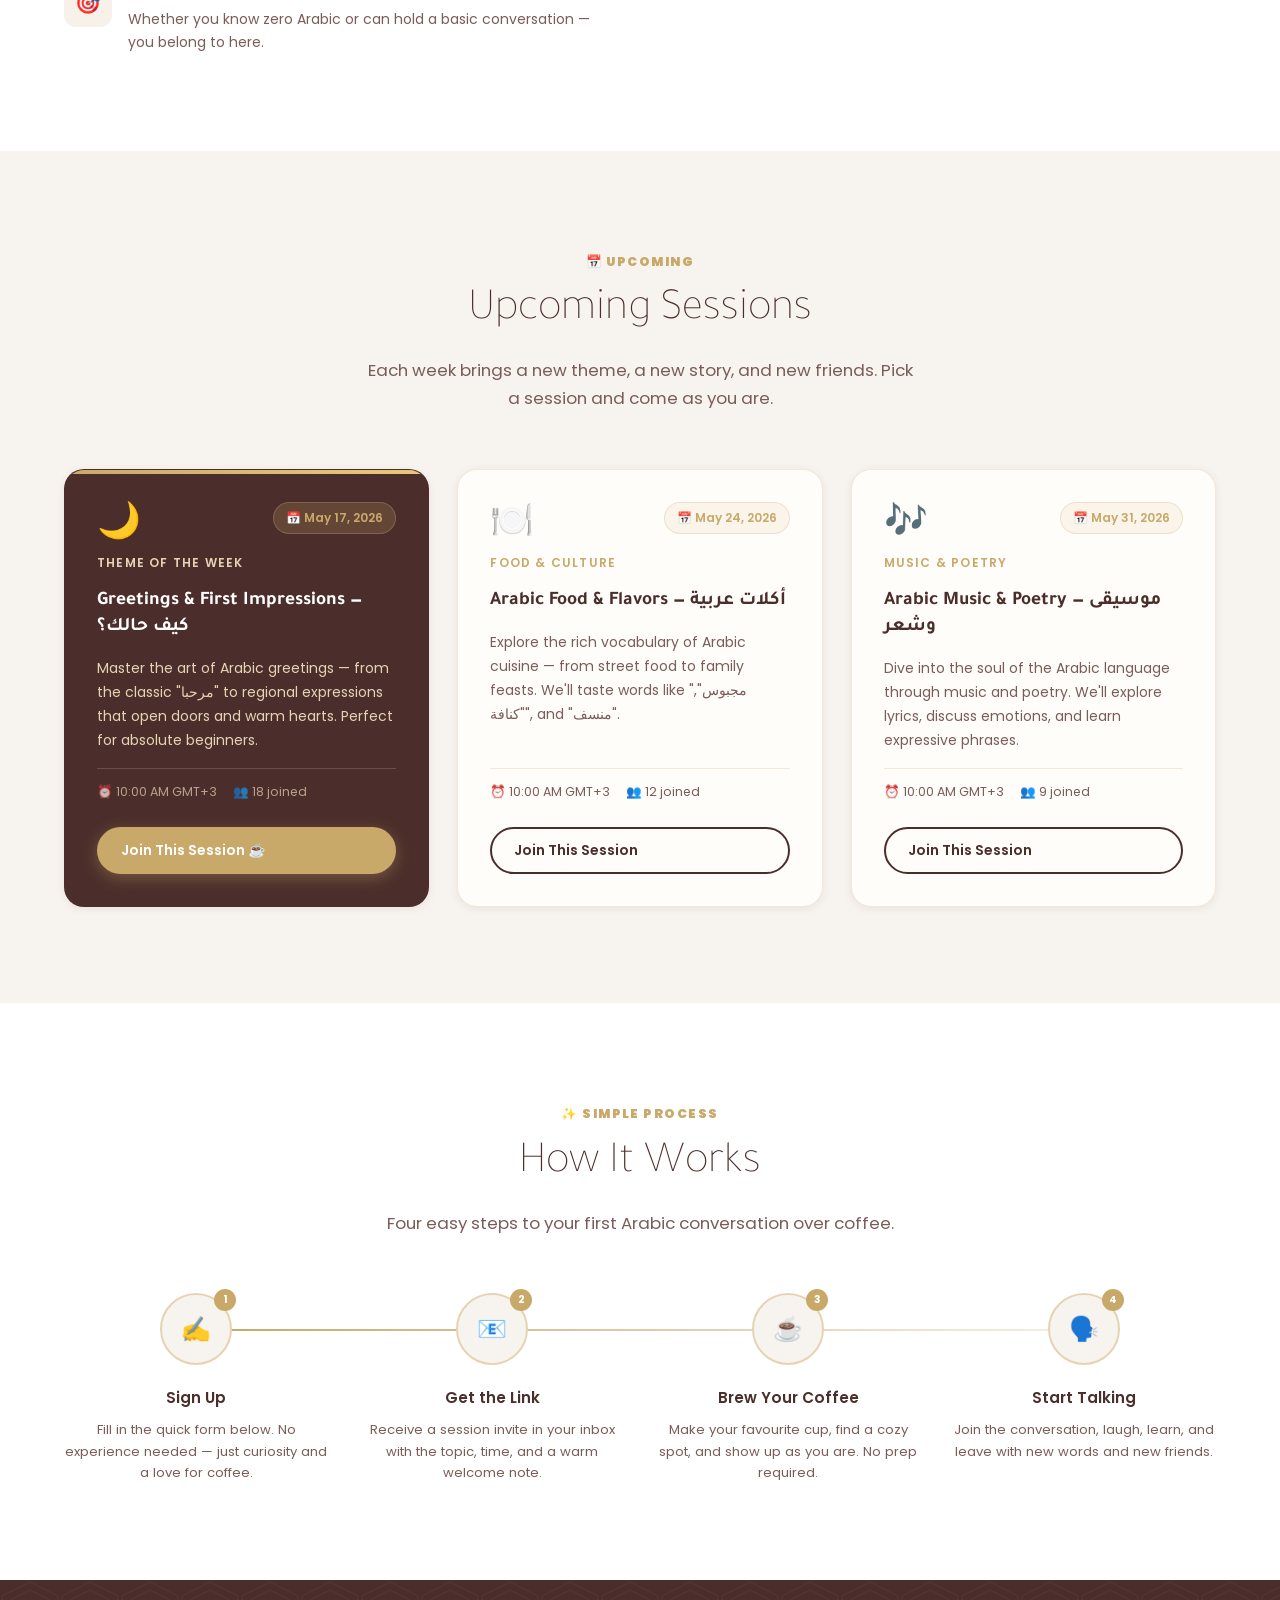
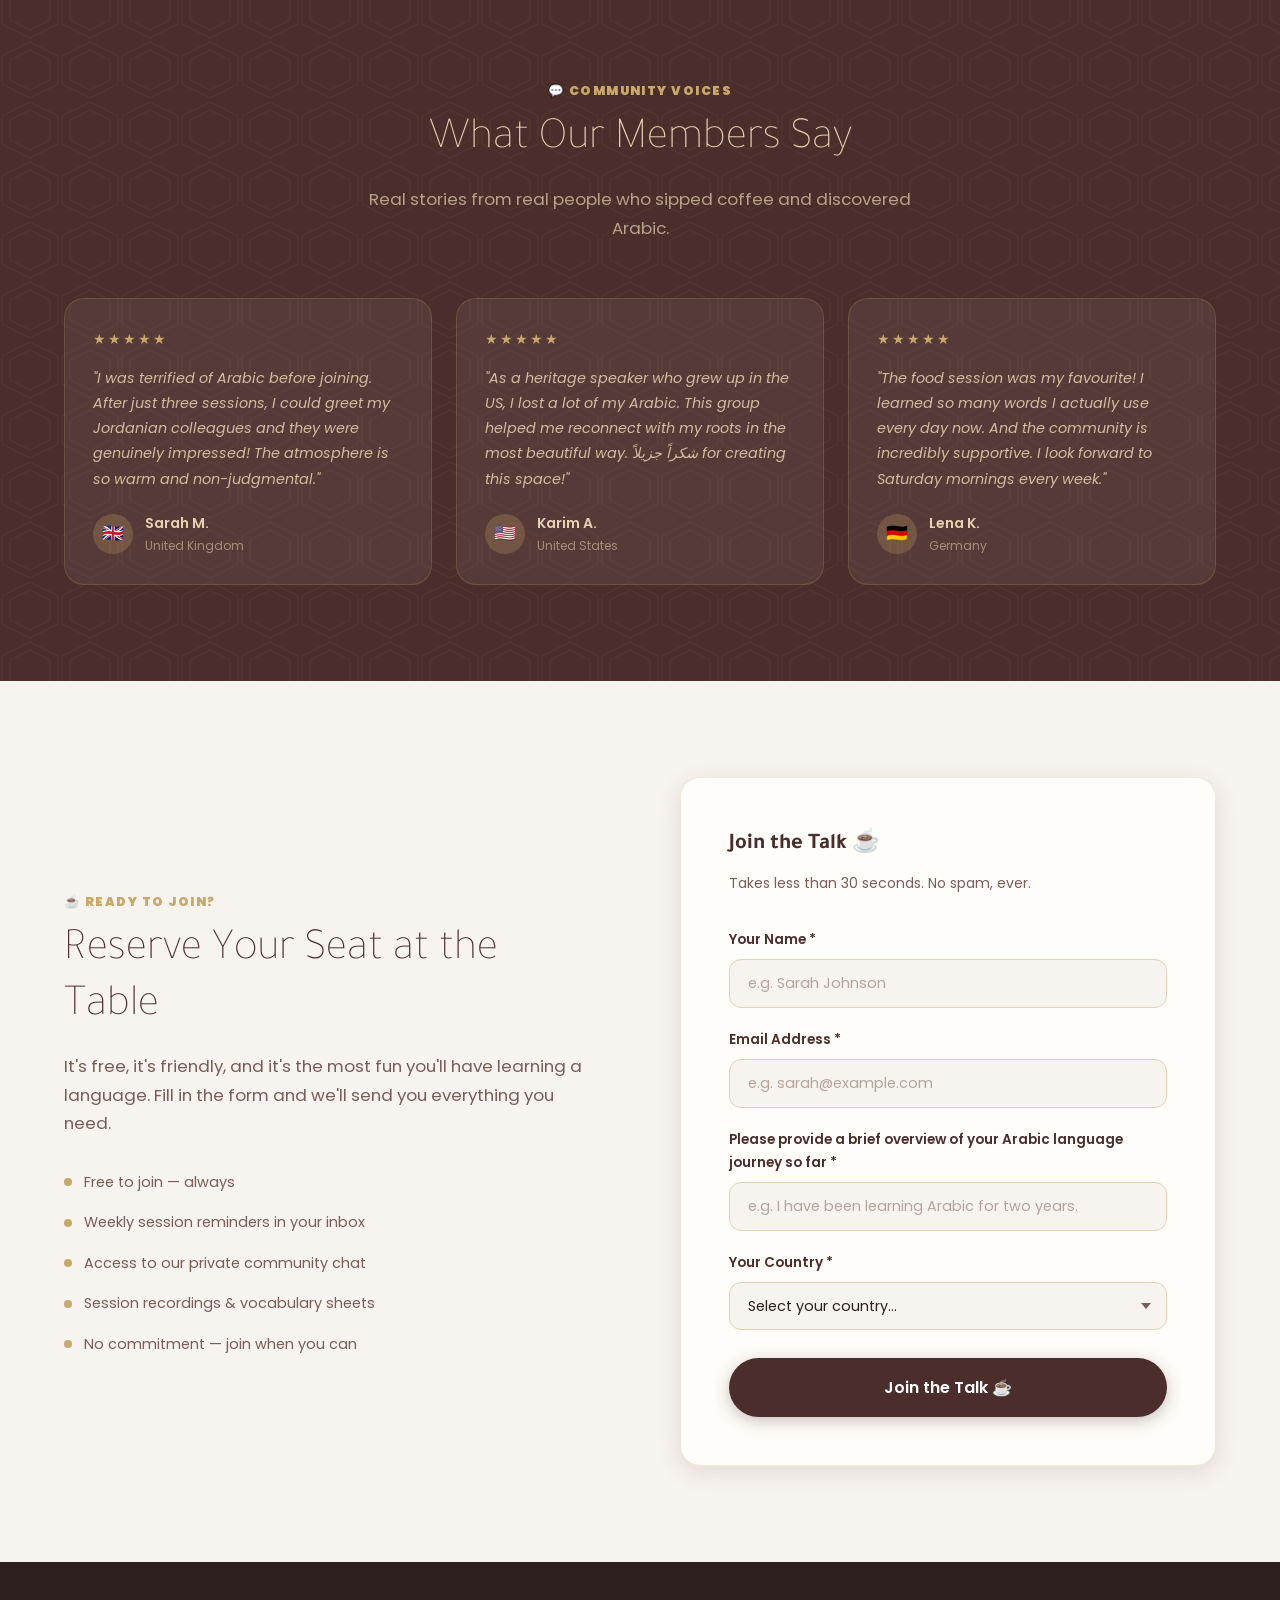
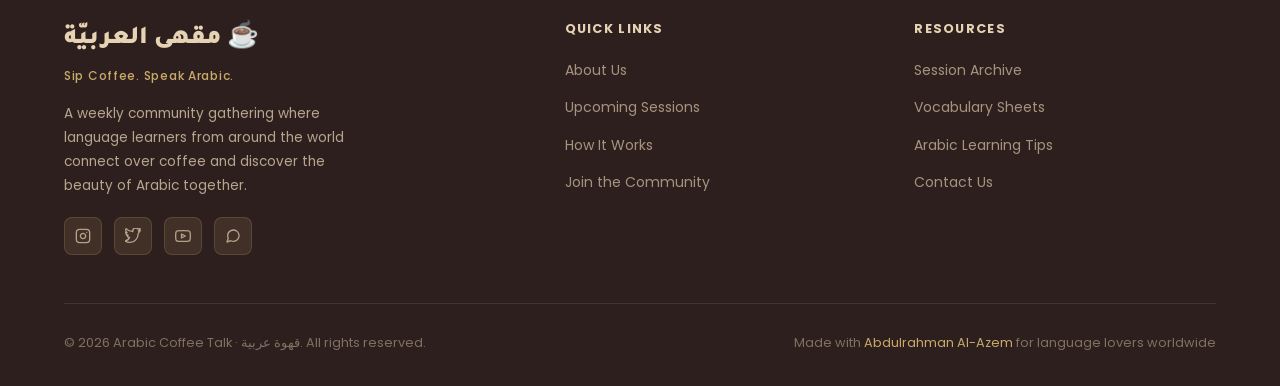
==== commit 9974e1a3: "update" ====
--- a/index.html
+++ b/index.html
@@ -3,7 +3,7 @@
 <head>
   <meta charset="UTF-8" />
   <meta name="viewport" content="width=device-width, initial-scale=1.0" />
-  <title>Arabic Coffee Talk | قهوة عربية</title>
+  <title>Arabic Coffee Talk | مقهى العربية</title>
 
   <!-- Google Fonts -->
   <link rel="preconnect" href="https://fonts.googleapis.com" />
@@ -39,6 +39,7 @@
           <li><a href="#about">About</a></li>
           <li><a href="#sessions">Sessions</a></li>
           <li><a href="#how">How It Works</a></li>
+          <li><a href="archive.html">Archive</a></li>
           <li><a href="#join"><span class="btn btn-primary btn-sm">Join Now</span></a></li>
         </ul>
 
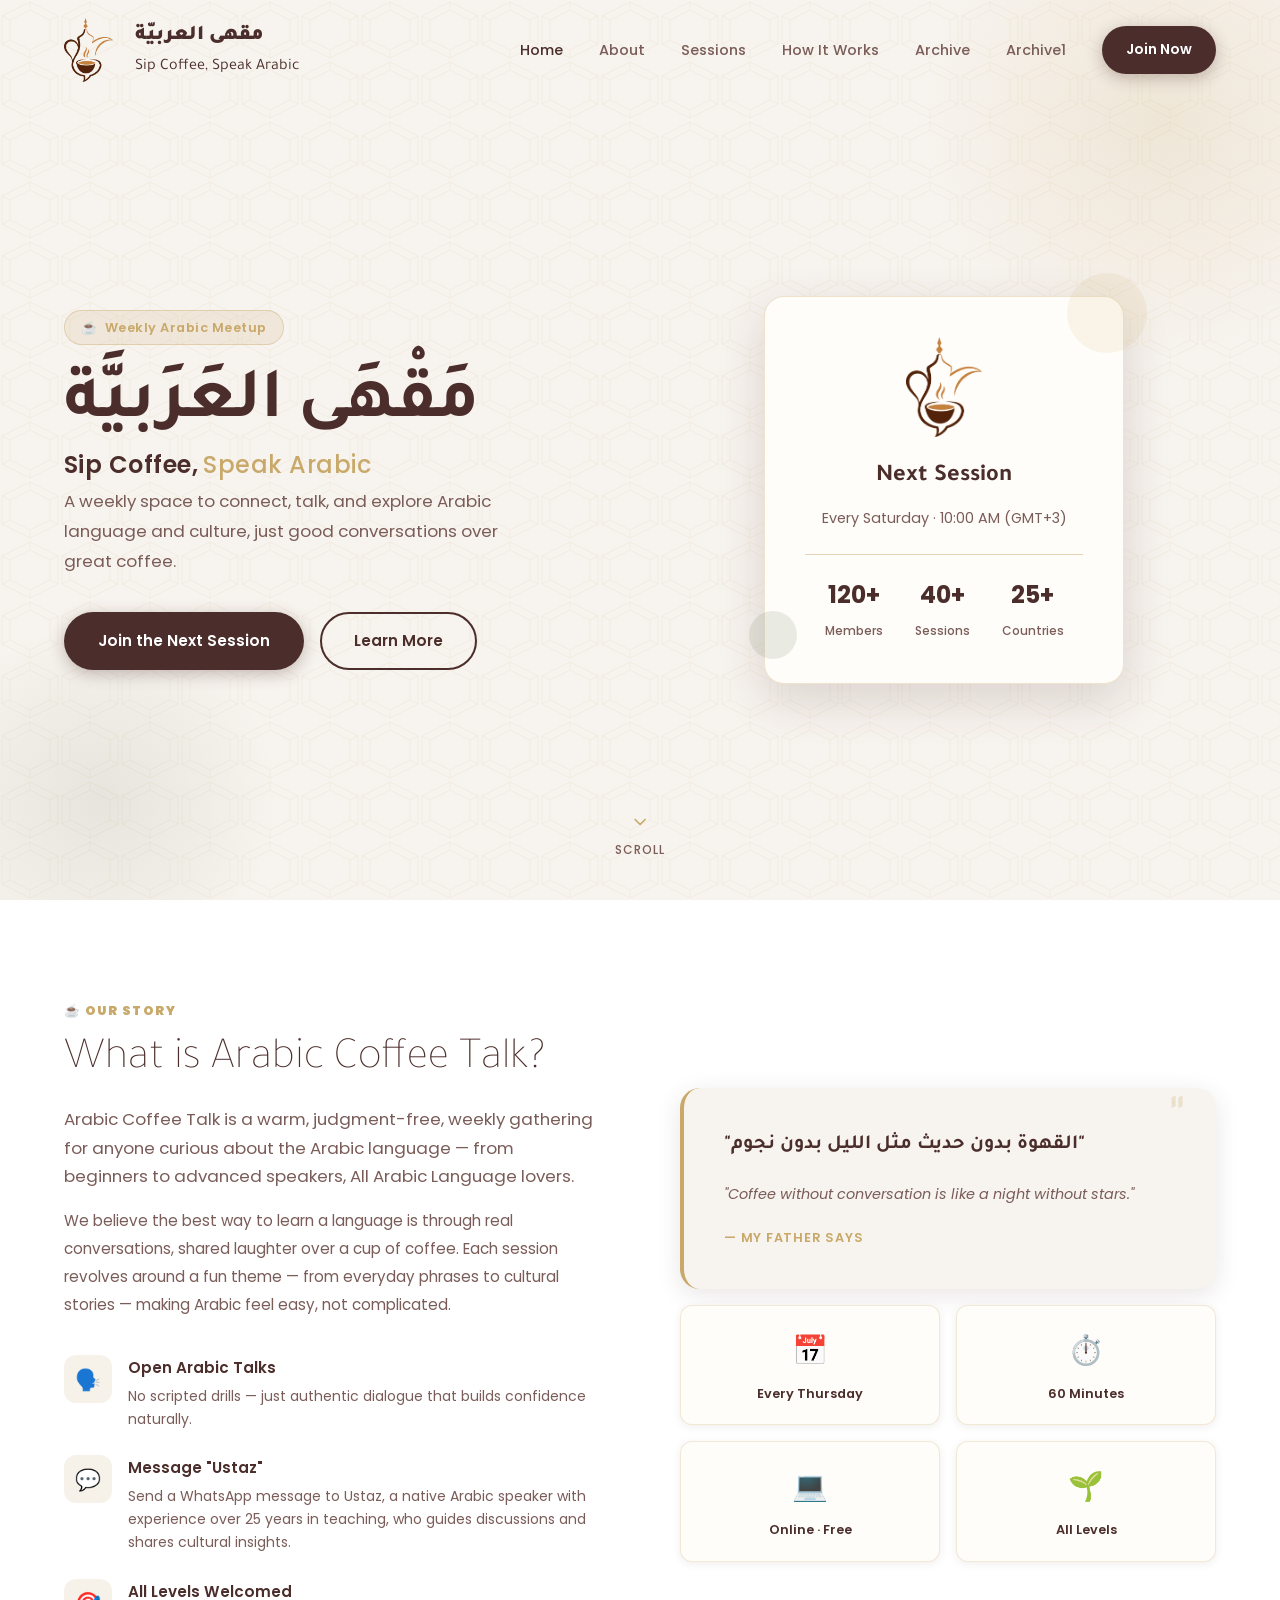
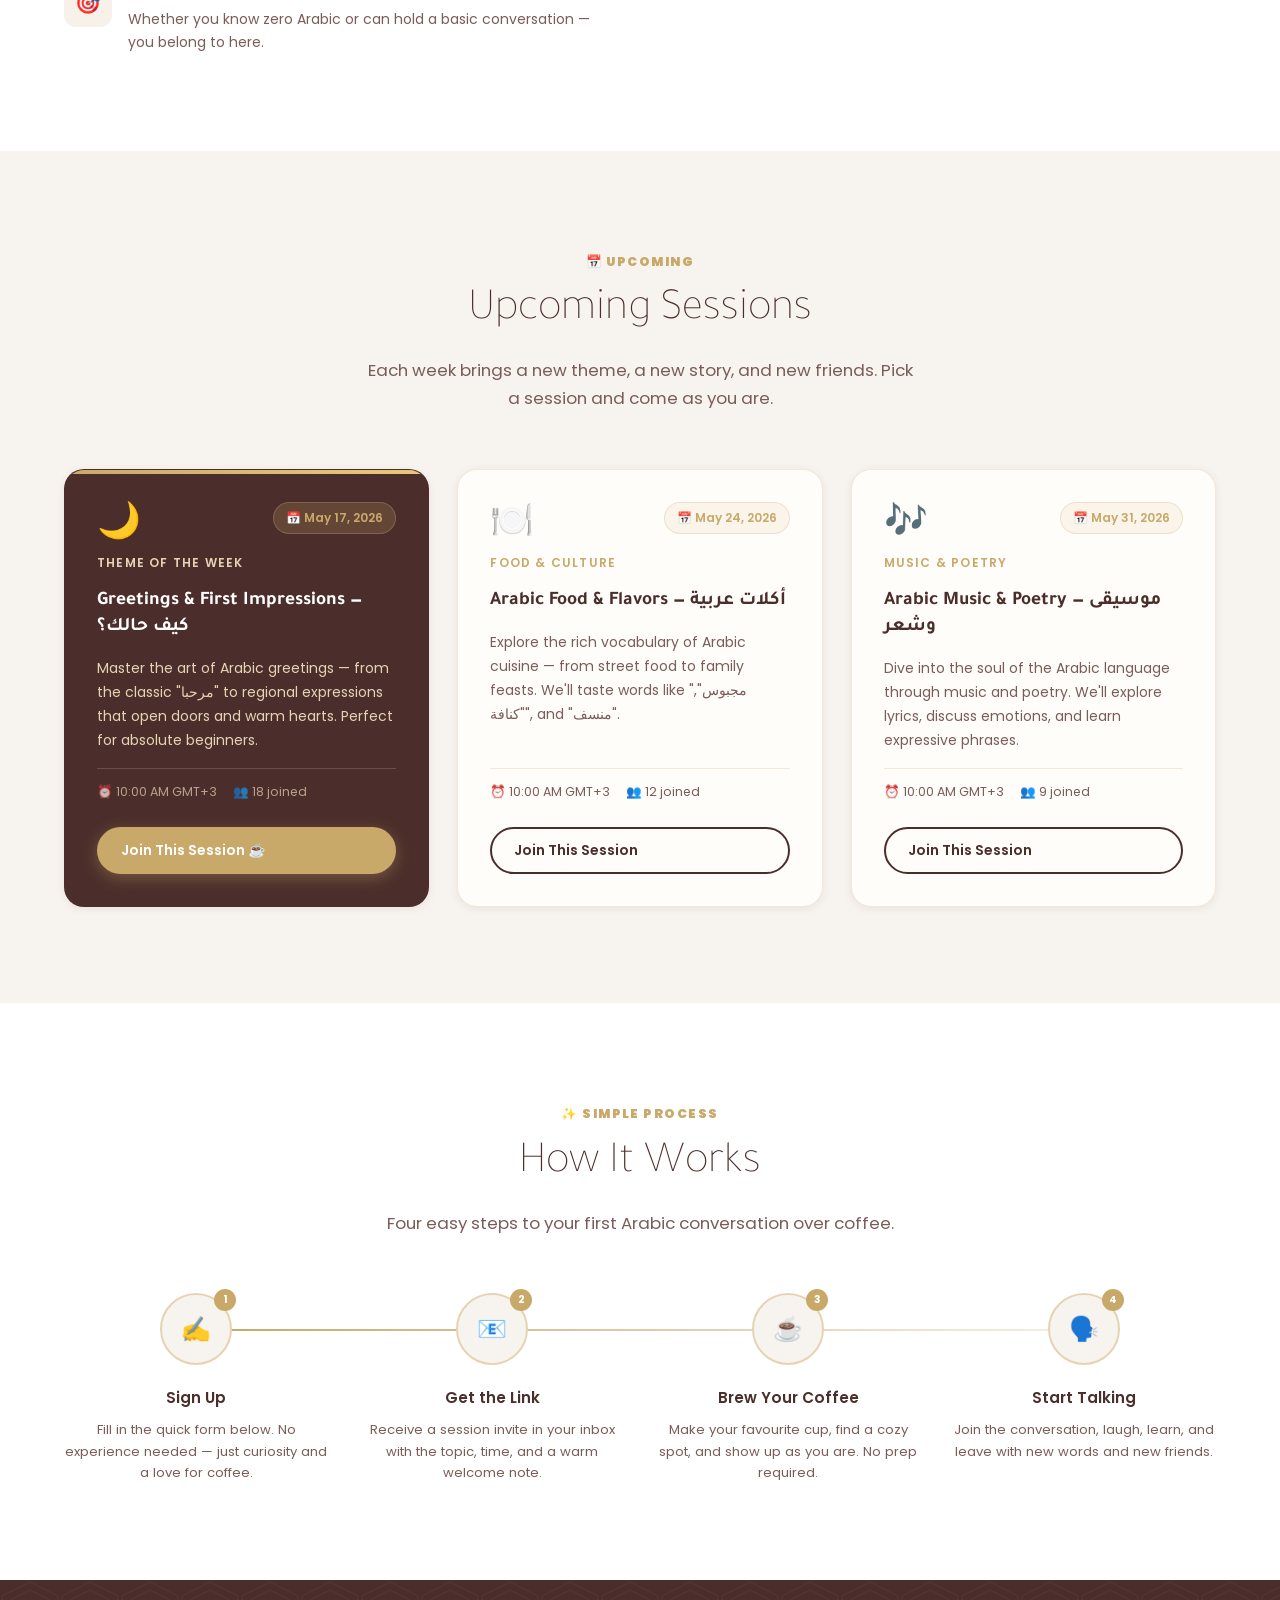
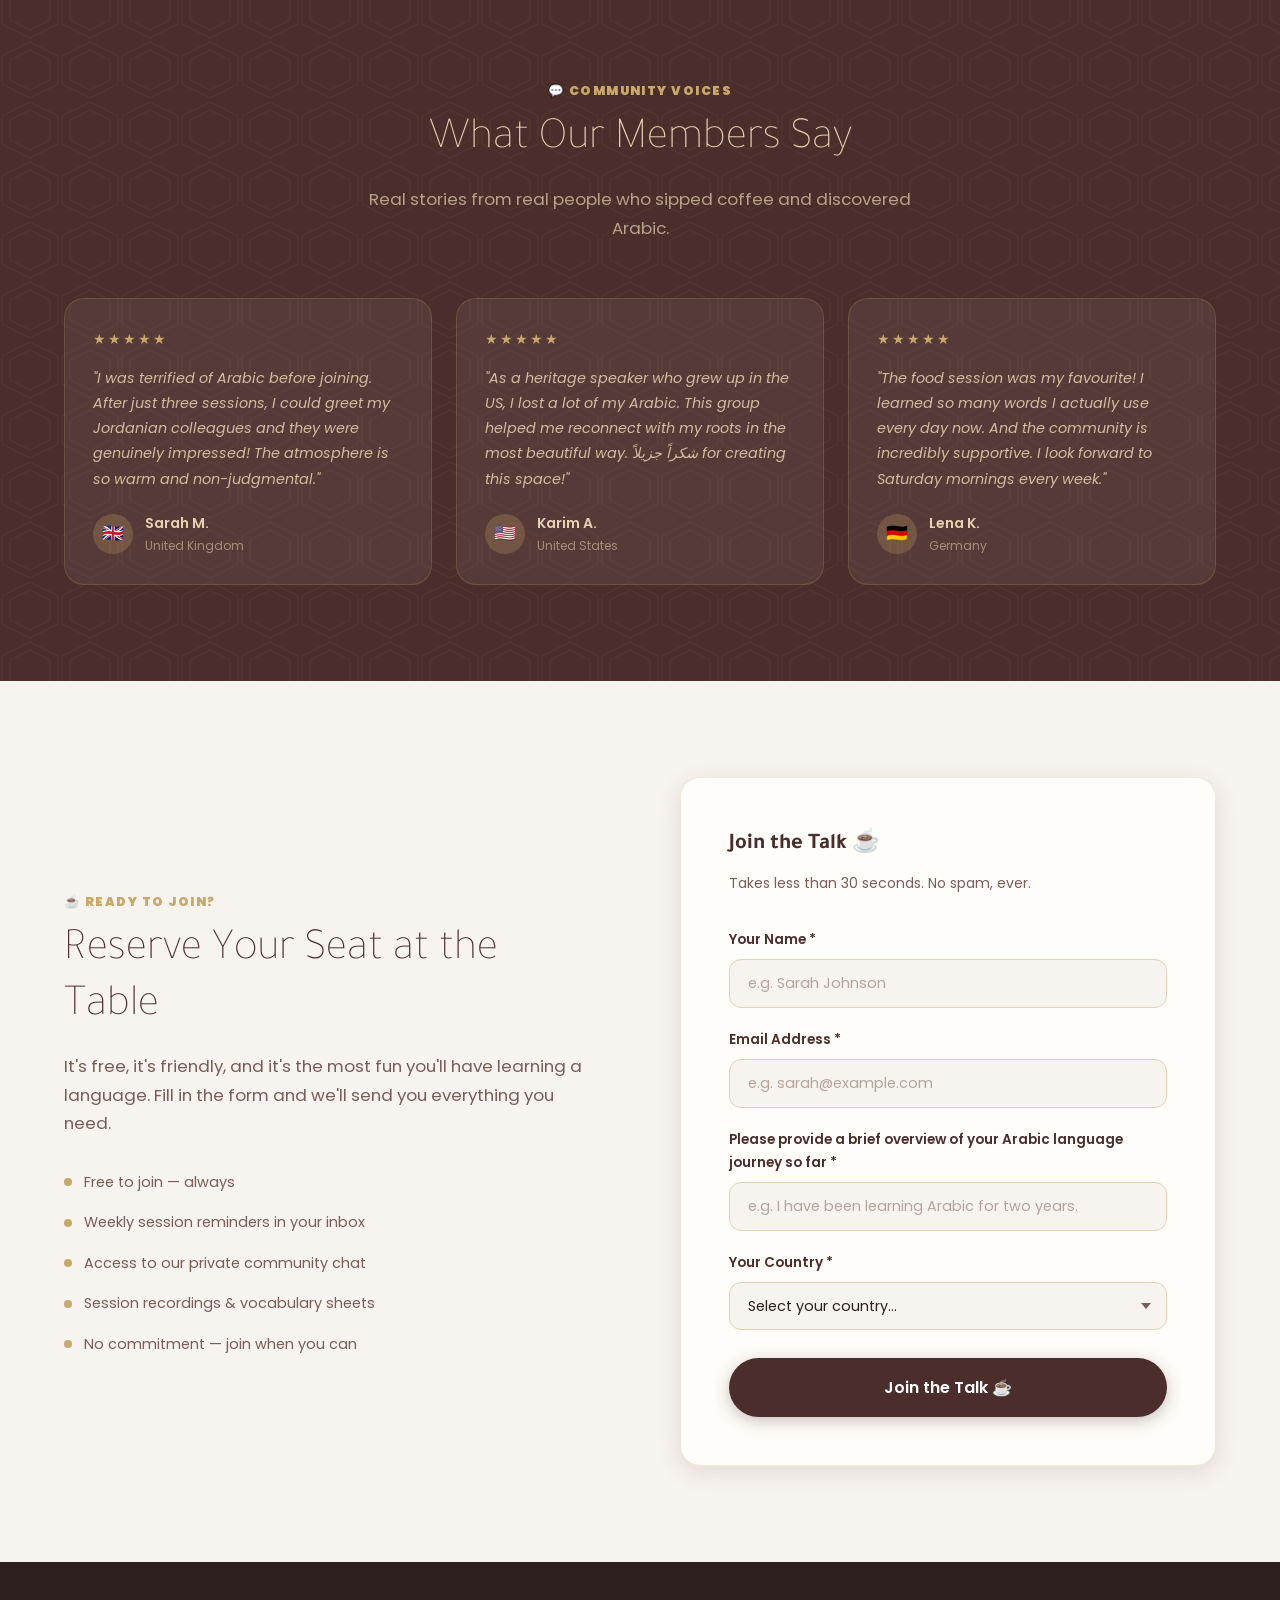
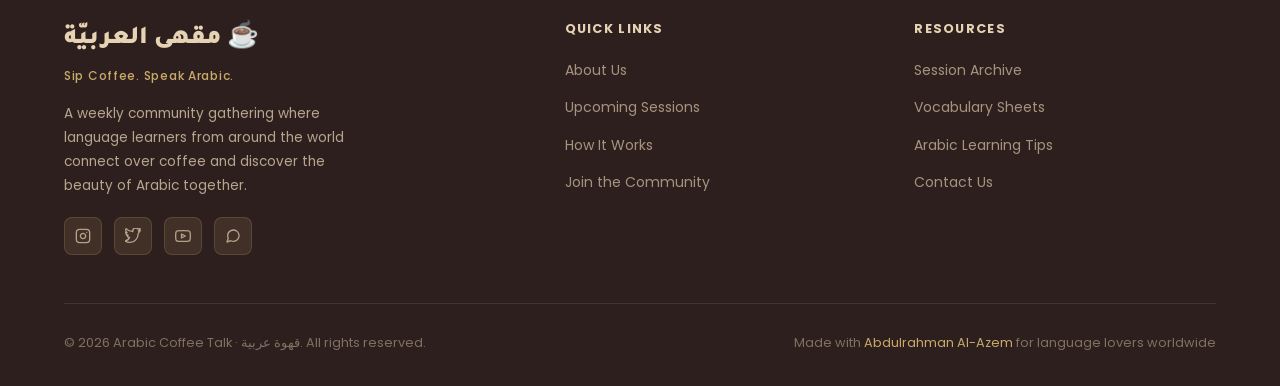
==== commit 3f734dcb: "update" ====
--- a/index.html
+++ b/index.html
@@ -40,6 +40,7 @@
           <li><a href="#sessions">Sessions</a></li>
           <li><a href="#how">How It Works</a></li>
           <li><a href="archive.html">Archive</a></li>
+          <li><a href="archive1.html">Archive1</a></li>
           <li><a href="#join"><span class="btn btn-primary btn-sm">Join Now</span></a></li>
         </ul>
 
